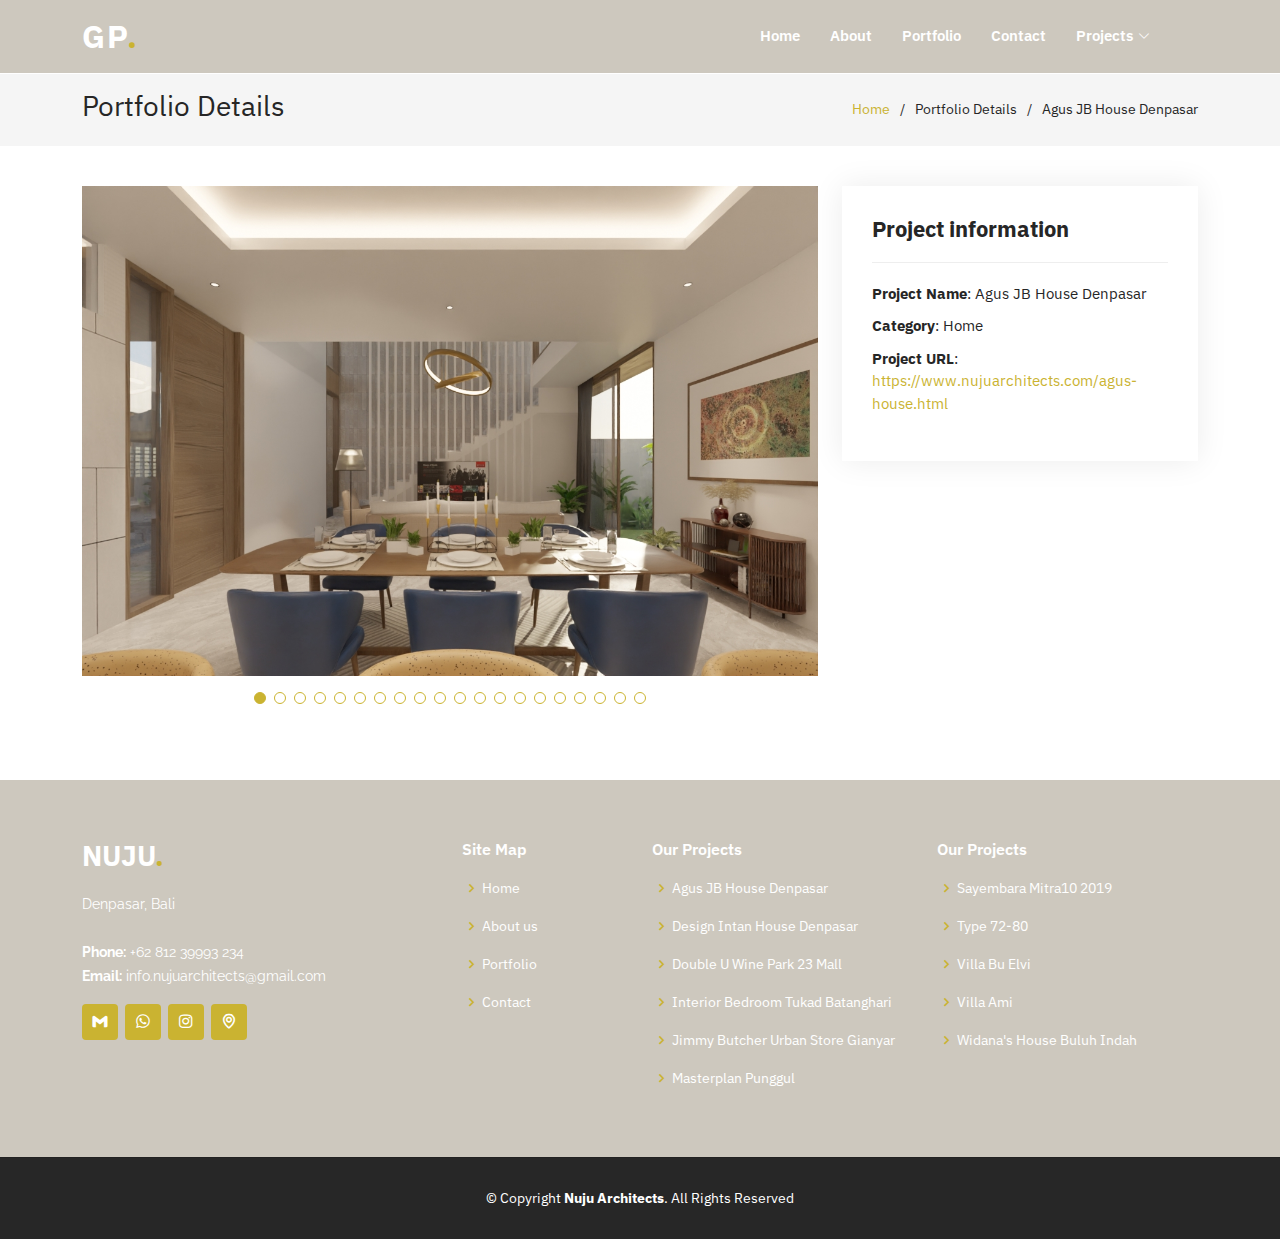
==== agus-house.html @ faae7cfc "update" ====
<!DOCTYPE html>
<html lang="en">

<head>
    <meta charset="utf-8" />
    <meta content="width=device-width, initial-scale=1.0" name="viewport" />
  
    <title>Nuju Architects</title>
    <meta content="" name="description" />
    <meta content="" name="keywords" />
  
    <!-- Favicons -->
    <link href="assets/img/favicon.png" rel="icon" />
    <link href="assets/img/apple-touch-icon.png" rel="apple-touch-icon" />
  
    <!-- Google Fonts -->
    <link rel="preconnect" href="https://fonts.googleapis.com" />
    <link rel="preconnect" href="https://fonts.gstatic.com" crossorigin />
    <link
      href="https://fonts.googleapis.com/css2?family=IBM+Plex+Sans:ital,wght@0,100;0,200;0,300;0,400;0,500;0,600;0,700;1,100;1,200;1,300;1,400;1,500;1,600;1,700&display=swap"
      rel="stylesheet" />
    <link
      href="https://fonts.googleapis.com/css?family=Open+Sans:300,300i,400,400i,600,600i,700,700i|Raleway:300,300i,400,400i,500,500i,600,600i,700,700i|Poppins:300,300i,400,400i,500,500i,600,600i,700,700i"
      rel="stylesheet" />
  
    <!-- Vendor CSS Files -->
    <link href="assets/vendor/aos/aos.css" rel="stylesheet" />
    <link href="assets/vendor/bootstrap/css/bootstrap.min.css" rel="stylesheet" />
    <link href="assets/vendor/bootstrap-icons/bootstrap-icons.css" rel="stylesheet" />
    <link href="assets/vendor/boxicons/css/boxicons.min.css" rel="stylesheet" />
    <link href="assets/vendor/glightbox/css/glightbox.min.css" rel="stylesheet" />
    <link href="assets/vendor/remixicon/remixicon.css" rel="stylesheet" />
    <link href="assets/vendor/swiper/swiper-bundle.min.css" rel="stylesheet" />
  
    <!-- Template Main CSS File -->
    <link href="assets/css/style.css" rel="stylesheet" />
  </head>

<body>

  <!-- ======= Header ======= -->
  <header id="header" class="fixed-top header-inner-pages">
    <div class="container d-flex align-items-center justify-content-lg-between">

      <h1 class="logo me-auto me-lg-0"><a href="index.html">Gp<span>.</span></a></h1>
      <!-- Uncomment below if you prefer to use an image logo -->
      <!-- <a href="index.html" class="logo me-auto me-lg-0"><img src="assets/img/logo.png" alt="" class="img-fluid"></a>-->

      <nav id="navbar" class="navbar order-last order-lg-0 pe-5">
        <ul>
          <li><a class="nav-link scrollto" href="/#hero">Home</a></li>
          <li><a class="nav-link scrollto" href="/#about">About</a></li>
          <a class="nav-link scrollto" href="/#portfolio">Portfolio</a>
          </li>
          <li><a class="nav-link scrollto" href="/#contact">Contact</a></li>
          <li class="dropdown"><a href="#"><span>Projects</span> <i class="bi bi-chevron-down"></i></a>
            <ul>
              <li><a href="agus-house.html" target="_blank">Agus JB House Denpasar</a></li>
              <li><a href="intan-house.html" target="_blank">Design Intan House Denpasar</a></li>
              <li><a href="double-u-wine.html" target="_blank">Double U Wine Park 23 Mall</a></li>
              <li><a href="tukad-batanghari.html" target="_blank">Interior Bedroom Tukad Batanghari</a></li>
              <li><a href="jimmy-butcher.html" target="_blank">Jimmy Butcher Urban Store Gianyar</a></li>
              <li><a href="master-punggul.html" target="_blank">Masterplan Punggul</a></li>
              <li><a href="sayembara-mitra10.html" target="_blank">Sayembara Mitra10 2019</a></li>
              <li><a href="type-72-80.html" target="_blank">Type 72-80</a></li>
              <li><a href="villa-elvi.html" target="_blank">Villa Bu Elvi</a></li>
              <li><a href="villa-ami.html" target="_blank">Villa Ami</a></li>
              <li><a href="widana-house.html" target="_blank">Widana's House Buluh Indah</a></li>
            </ul>
          </li>
        </ul>
        <i class="bi bi-list mobile-nav-toggle"></i>
      </nav>
      <!-- .navbar -->

    </div>
  </header><!-- End Header -->

  <main id="main">

    <!-- ======= Breadcrumbs ======= -->
    <section id="breadcrumbs" class="breadcrumbs">
      <div class="container">

        <div class="d-flex justify-content-between align-items-center">
          <h2>Portfolio Details</h2>
          <ol>
            <li><a href="index.html">Home</a></li>
            <li>Portfolio Details</li>
            <li>Agus JB House Denpasar</li>
          </ol>
        </div>

      </div>
    </section><!-- End Breadcrumbs -->

    <!-- ======= Portfolio Details Section ======= -->
    <section id="portfolio-details" class="portfolio-details">
      <div class="container">

        <div class="row gy-4">

          <div class="col-lg-8">
            <div class="portfolio-details-slider swiper">
              <div class="swiper-wrapper align-items-center">

                <div class="swiper-slide">
                  <img src="assets/img/project/agus-house/1.jpg" alt="">
                </div>

                <div class="swiper-slide">
                    <img src="assets/img/project/agus-house/2.jpg" alt="">
                </div>

                <div class="swiper-slide">
                    <img src="assets/img/project/agus-house/3.jpg" alt="">
                </div>

                <div class="swiper-slide">
                    <img src="assets/img/project/agus-house/4.jpg" alt="">
                  </div>
  
                  <div class="swiper-slide">
                      <img src="assets/img/project/agus-house/5.jpg" alt="">
                  </div>
  
                  <div class="swiper-slide">
                      <img src="assets/img/project/agus-house/6.jpg" alt="">
                  </div>

                  <div class="swiper-slide">
                    <img src="assets/img/project/agus-house/7.jpg" alt="">
                  </div>
  
                  <div class="swiper-slide">
                      <img src="assets/img/project/agus-house/8.jpg" alt="">
                  </div>
  
                  <div class="swiper-slide">
                      <img src="assets/img/project/agus-house/9.jpg" alt="">
                  </div>

                  <div class="swiper-slide">
                    <img src="assets/img/project/agus-house/10.jpg" alt="">
                  </div>
  
                  <div class="swiper-slide">
                      <img src="assets/img/project/agus-house/11.jpg" alt="">
                  </div>
  
                  <div class="swiper-slide">
                      <img src="assets/img/project/agus-house/12.jpg" alt="">
                  </div>

                  <div class="swiper-slide">
                    <img src="assets/img/project/agus-house/13.jpg" alt="">
                  </div>
  
                  <div class="swiper-slide">
                      <img src="assets/img/project/agus-house/14.jpg" alt="">
                  </div>
  
                  <div class="swiper-slide">
                      <img src="assets/img/project/agus-house/15.jpg" alt="">
                  </div>

                  <div class="swiper-slide">
                    <img src="assets/img/project/agus-house/16.jpg" alt="">
                  </div>
  
                  <div class="swiper-slide">
                      <img src="assets/img/project/agus-house/17.jpg" alt="">
                  </div>
  
                  <div class="swiper-slide">
                      <img src="assets/img/project/agus-house/18.jpg" alt="">
                  </div>

                  <div class="swiper-slide">
                    <img src="assets/img/project/agus-house/19.jpg" alt="">
                  </div>
  
                  <div class="swiper-slide">
                      <img src="assets/img/project/agus-house/20.jpg" alt="">
                  </div>

              </div>
              <div class="swiper-pagination"></div>
            </div>
          </div>

          <div class="col-lg-4">
            <div class="portfolio-info">
              <h3>Project information</h3>
              <ul>
                <li><strong>Project Name</strong>: Agus JB House Denpasar</li>
                <li><strong>Category</strong>: Home</li>
                <li><strong>Project URL</strong>: <a href="https://www.nujuarchitects.com/agus-house.html">
                    https://www.nujuarchitects.com/agus-house.html
                </a></li>
              </ul>
            </div>
            <!-- <div class="portfolio-description">
              <h2>This is an example of portfolio detail</h2>
              <p>
                Autem ipsum nam porro corporis rerum. Quis eos dolorem eos itaque inventore commodi labore quia quia. Exercitationem repudiandae officiis neque suscipit non officia eaque itaque enim. Voluptatem officia accusantium nesciunt est omnis tempora consectetur dignissimos. Sequi nulla at esse enim cum deserunt eius.
              </p>
            </div> -->
          </div>

        </div>

      </div>
    </section><!-- End Portfolio Details Section -->

  </main><!-- End #main -->


    <!-- ======= Footer ======= -->
    <footer id="footer">
        <div class="footer-top">
          <div class="container">
            <div class="row">
              <div class="col-lg-4 col-md-6">
                <div class="footer-info">
                  <h3>Nuju<span>.</span></h3>
                  <p>
                    Denpasar, Bali<br /><br />
                    <strong>Phone:</strong> +62 812 39993 234<br />
                    <strong>Email:</strong> info.nujuarchitects@gmail.com<br />
                  </p>
                  <div class="social-links mt-3">
                    <a href="mailto:info.nujuarchitects@gmail.com" target="_blank" class="gmail"><i
                        class="bx bxl-gmail"></i></a>
                    <a href="https://wa.me/081239993234" target="_blank" class="whatsapp"><i
                        class="bx bxl-whatsapp"></i></a>
                    <a href="https://www.instagram.com/nuju.architects" target="_blank" class="instagram"><i
                        class="bx bxl-instagram"></i></a>
                    <a href="https://www.google.com/maps/place/Denpasar,+Kota+Denpasar,+Bali/@-8.6725048,115.1418723,12z/data=!3m1!4b1!4m6!3m5!1s0x2dd2409b0e5e80db:0xe27334e8ccb9374a!8m2!3d-8.6704582!4d115.2126293!16zL20vMDJuYmgx?entry=ttu"
                      target="_blank" class="map"><i class="bx bx-map"></i></a>
                  </div>
                </div>
              </div>
  
              <div class="col-lg-2 col-md-6 footer-links">
                <h4>Site Map</h4>
                <ul>
                  <li>
                    <i class="bx bx-chevron-right"></i> <a href="/#" class="scrollto">Home</a>
                  </li>
                  <li>
                    <i class="bx bx-chevron-right"></i> <a href="/#about" class="scrollto">About us</a>
                  </li>
                  <li>
                    <i class="bx bx-chevron-right"></i> <a href="/#portfolio" class="scrollto">Portfolio</a>
                  </li>
                  <li>
                    <i class="bx bx-chevron-right"></i>
                    <a href="/#contact" class="scrollto">Contact</a>
                  </li>
                </ul>
              </div>
  
              <div class="col-lg-3 col-md-6 footer-links">
                <h4>Our Projects</h4>
                <ul>
                  <li>
                    <i class="bx bx-chevron-right"></i>
                    <a href="agus-house.html" target="_blank">Agus JB House Denpasar</a>
                  </li>
                  <li>
                    <i class="bx bx-chevron-right"></i>
                    <a href="intan-house.html" target="_blank">Design Intan House Denpasar</a>
                  </li>
                  <li>
                    <i class="bx bx-chevron-right"></i>
                    <a href="double-u-wine.html" target="_blank">Double U Wine Park 23 Mall</a>
                  </li>
                  <li>
                    <i class="bx bx-chevron-right"></i>
                    <a href="tukad-batanghari.html" target="_blank">Interior Bedroom Tukad Batanghari</a>
                  </li>
                  <li>
                    <i class="bx bx-chevron-right"></i>
                    <a href="jimmy-butcher.html" target="_blank">Jimmy Butcher Urban Store Gianyar</a>
                  </li>
                  </li>
                  <li>
                    <i class="bx bx-chevron-right"></i>
                    <a href="master-punggul.html" target="_blank">Masterplan Punggul</a>
                  </li>
                  </li>
                </ul>
              </div>
  
              <div class="col-lg-3 col-md-6 footer-links">
                <h4>Our Projects</h4>
                <ul>
                  <li>
                    <i class="bx bx-chevron-right"></i>
                    <a href="sayembara-mitra10.html" target="_blank">Sayembara Mitra10 2019</a>
                  </li>
                  </li>
                  <li>
                    <i class="bx bx-chevron-right"></i>
                    <a href="type-72-80.html" target="_blank">Type 72-80</a>
                  </li>
                  </li>
                  <li>
                    <i class="bx bx-chevron-right"></i>
                    <a href="villa-elvi.html" target="_blank">Villa Bu Elvi</a>
                  </li>
                  </li>
                  <li>
                    <i class="bx bx-chevron-right"></i>
                    <a href="villa-ami.html" target="_blank">Villa Ami</a>
                  </li>
                  </li>
                  <li>
                    <i class="bx bx-chevron-right"></i>
                    <a href="widana-house.html" target="_blank">Widana's House Buluh Indah</a>
                  </li>
                </ul>
              </div>
            </div>
          </div>
        </div>
  
        <div class="container">
          <div class="copyright">
            &copy; Copyright <strong><span>Nuju Architects</span></strong>. All Rights Reserved
          </div>
        </div>
      </footer>
      <!-- End Footer -->

  <div id="preloader"></div>
  <a href="#" class="back-to-top d-flex align-items-center justify-content-center"><i class="bi bi-arrow-up-short"></i></a>

  <!-- Vendor JS Files -->
  <script src="assets/vendor/purecounter/purecounter_vanilla.js"></script>
  <script src="assets/vendor/aos/aos.js"></script>
  <script src="assets/vendor/bootstrap/js/bootstrap.bundle.min.js"></script>
  <script src="assets/vendor/glightbox/js/glightbox.min.js"></script>
  <script src="assets/vendor/isotope-layout/isotope.pkgd.min.js"></script>
  <script src="assets/vendor/swiper/swiper-bundle.min.js"></script>
  <script src="assets/vendor/php-email-form/validate.js"></script>

  <!-- Template Main JS File -->
  <script src="assets/js/main.js"></script>

</body>

</html>
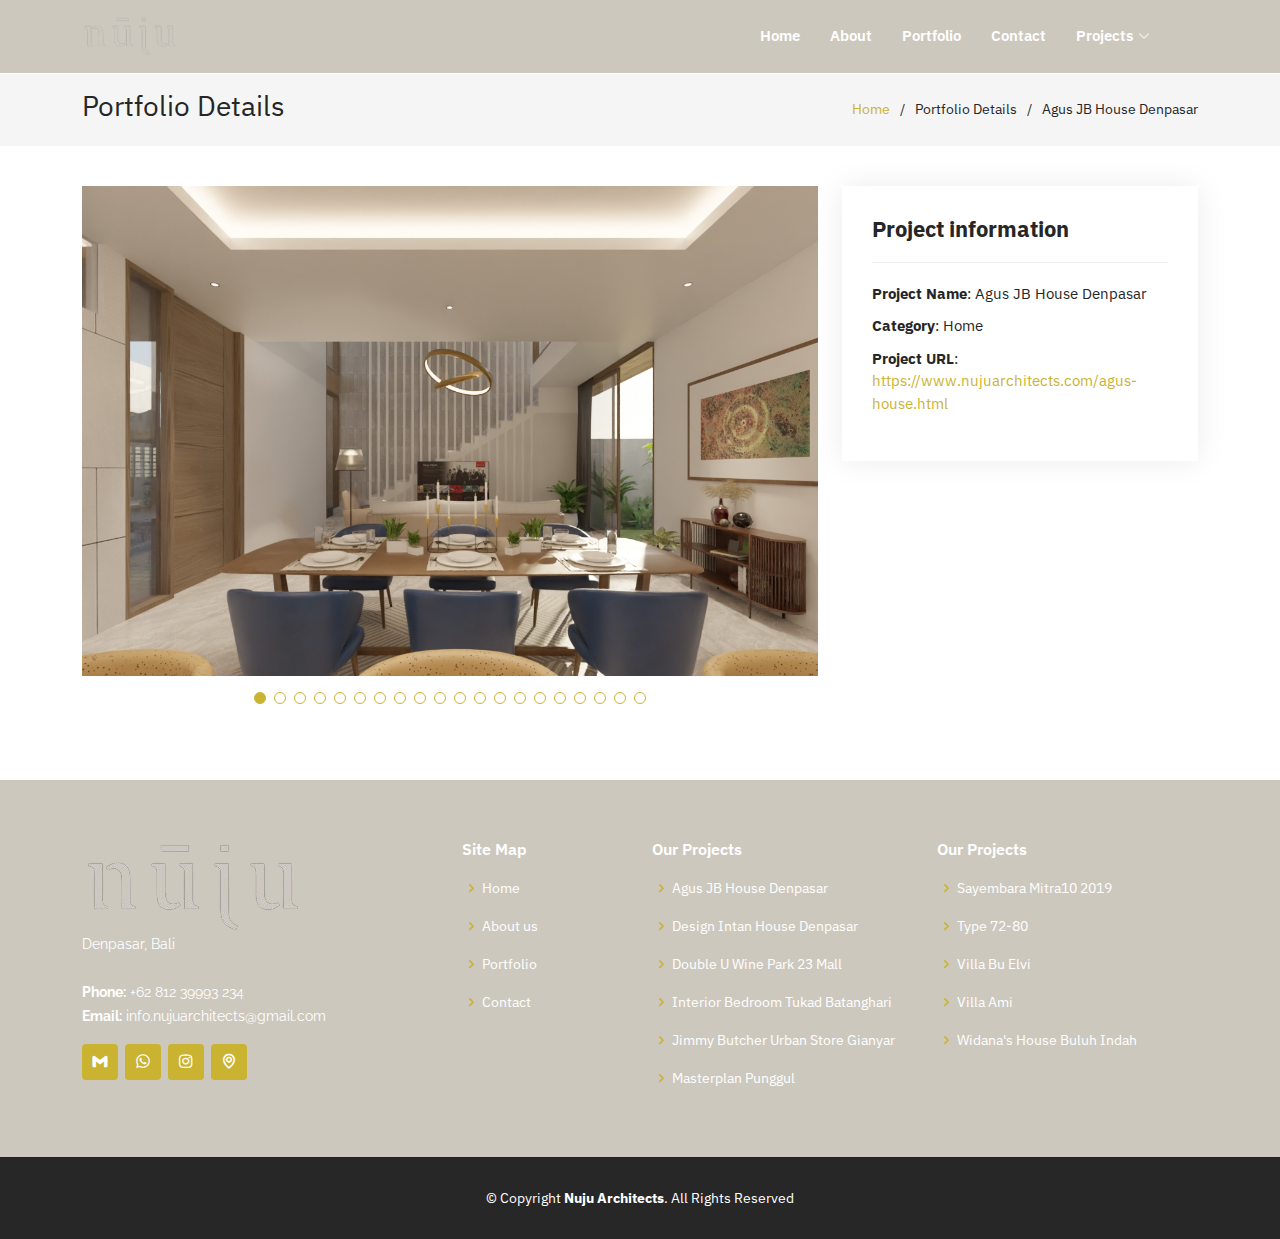
==== commit 4cd91c10: "Add files via upload" ====
--- a/agus-house.html
+++ b/agus-house.html
@@ -2,39 +2,39 @@
 <html lang="en">
 
 <head>
-    <meta charset="utf-8" />
-    <meta content="width=device-width, initial-scale=1.0" name="viewport" />
-  
-    <title>Nuju Architects</title>
-    <meta content="" name="description" />
-    <meta content="" name="keywords" />
-  
-    <!-- Favicons -->
-    <link href="assets/img/favicon.png" rel="icon" />
-    <link href="assets/img/apple-touch-icon.png" rel="apple-touch-icon" />
-  
-    <!-- Google Fonts -->
-    <link rel="preconnect" href="https://fonts.googleapis.com" />
-    <link rel="preconnect" href="https://fonts.gstatic.com" crossorigin />
-    <link
-      href="https://fonts.googleapis.com/css2?family=IBM+Plex+Sans:ital,wght@0,100;0,200;0,300;0,400;0,500;0,600;0,700;1,100;1,200;1,300;1,400;1,500;1,600;1,700&display=swap"
-      rel="stylesheet" />
-    <link
-      href="https://fonts.googleapis.com/css?family=Open+Sans:300,300i,400,400i,600,600i,700,700i|Raleway:300,300i,400,400i,500,500i,600,600i,700,700i|Poppins:300,300i,400,400i,500,500i,600,600i,700,700i"
-      rel="stylesheet" />
-  
-    <!-- Vendor CSS Files -->
-    <link href="assets/vendor/aos/aos.css" rel="stylesheet" />
-    <link href="assets/vendor/bootstrap/css/bootstrap.min.css" rel="stylesheet" />
-    <link href="assets/vendor/bootstrap-icons/bootstrap-icons.css" rel="stylesheet" />
-    <link href="assets/vendor/boxicons/css/boxicons.min.css" rel="stylesheet" />
-    <link href="assets/vendor/glightbox/css/glightbox.min.css" rel="stylesheet" />
-    <link href="assets/vendor/remixicon/remixicon.css" rel="stylesheet" />
-    <link href="assets/vendor/swiper/swiper-bundle.min.css" rel="stylesheet" />
-  
-    <!-- Template Main CSS File -->
-    <link href="assets/css/style.css" rel="stylesheet" />
-  </head>
+  <meta charset="utf-8" />
+  <meta content="width=device-width, initial-scale=1.0" name="viewport" />
+
+  <title>Nuju Architects</title>
+  <meta content="" name="description" />
+  <meta content="" name="keywords" />
+
+  <!-- Favicons -->
+  <link href="assets/img/favicon.png" rel="icon" />
+  <link href="assets/img/apple-touch-icon.png" rel="apple-touch-icon" />
+
+  <!-- Google Fonts -->
+  <link rel="preconnect" href="https://fonts.googleapis.com" />
+  <link rel="preconnect" href="https://fonts.gstatic.com" crossorigin />
+  <link
+    href="https://fonts.googleapis.com/css2?family=IBM+Plex+Sans:ital,wght@0,100;0,200;0,300;0,400;0,500;0,600;0,700;1,100;1,200;1,300;1,400;1,500;1,600;1,700&display=swap"
+    rel="stylesheet" />
+  <link
+    href="https://fonts.googleapis.com/css?family=Open+Sans:300,300i,400,400i,600,600i,700,700i|Raleway:300,300i,400,400i,500,500i,600,600i,700,700i|Poppins:300,300i,400,400i,500,500i,600,600i,700,700i"
+    rel="stylesheet" />
+
+  <!-- Vendor CSS Files -->
+  <link href="assets/vendor/aos/aos.css" rel="stylesheet" />
+  <link href="assets/vendor/bootstrap/css/bootstrap.min.css" rel="stylesheet" />
+  <link href="assets/vendor/bootstrap-icons/bootstrap-icons.css" rel="stylesheet" />
+  <link href="assets/vendor/boxicons/css/boxicons.min.css" rel="stylesheet" />
+  <link href="assets/vendor/glightbox/css/glightbox.min.css" rel="stylesheet" />
+  <link href="assets/vendor/remixicon/remixicon.css" rel="stylesheet" />
+  <link href="assets/vendor/swiper/swiper-bundle.min.css" rel="stylesheet" />
+
+  <!-- Template Main CSS File -->
+  <link href="assets/css/style.css" rel="stylesheet" />
+</head>
 
 <body>
 
@@ -42,9 +42,10 @@
   <header id="header" class="fixed-top header-inner-pages">
     <div class="container d-flex align-items-center justify-content-lg-between">
 
-      <h1 class="logo me-auto me-lg-0"><a href="index.html">Gp<span>.</span></a></h1>
-      <!-- Uncomment below if you prefer to use an image logo -->
-      <!-- <a href="index.html" class="logo me-auto me-lg-0"><img src="assets/img/logo.png" alt="" class="img-fluid"></a>-->
+      <h1 class="logo me-auto me-lg-0">
+        <a href="index.html" class="logo me-auto me-lg-0"><img src="assets/img/nuju-logo.png" alt=""
+            class="img-fluid" /></a>
+      </h1>
 
       <nav id="navbar" class="navbar order-last order-lg-0 pe-5">
         <ul>
@@ -109,80 +110,80 @@
                 </div>
 
                 <div class="swiper-slide">
-                    <img src="assets/img/project/agus-house/2.jpg" alt="">
-                </div>
-
-                <div class="swiper-slide">
-                    <img src="assets/img/project/agus-house/3.jpg" alt="">
-                </div>
-
-                <div class="swiper-slide">
-                    <img src="assets/img/project/agus-house/4.jpg" alt="">
-                  </div>
-  
-                  <div class="swiper-slide">
-                      <img src="assets/img/project/agus-house/5.jpg" alt="">
-                  </div>
-  
-                  <div class="swiper-slide">
-                      <img src="assets/img/project/agus-house/6.jpg" alt="">
-                  </div>
-
-                  <div class="swiper-slide">
-                    <img src="assets/img/project/agus-house/7.jpg" alt="">
-                  </div>
-  
-                  <div class="swiper-slide">
-                      <img src="assets/img/project/agus-house/8.jpg" alt="">
-                  </div>
-  
-                  <div class="swiper-slide">
-                      <img src="assets/img/project/agus-house/9.jpg" alt="">
-                  </div>
-
-                  <div class="swiper-slide">
-                    <img src="assets/img/project/agus-house/10.jpg" alt="">
-                  </div>
-  
-                  <div class="swiper-slide">
-                      <img src="assets/img/project/agus-house/11.jpg" alt="">
-                  </div>
-  
-                  <div class="swiper-slide">
-                      <img src="assets/img/project/agus-house/12.jpg" alt="">
-                  </div>
-
-                  <div class="swiper-slide">
-                    <img src="assets/img/project/agus-house/13.jpg" alt="">
-                  </div>
-  
-                  <div class="swiper-slide">
-                      <img src="assets/img/project/agus-house/14.jpg" alt="">
-                  </div>
-  
-                  <div class="swiper-slide">
-                      <img src="assets/img/project/agus-house/15.jpg" alt="">
-                  </div>
-
-                  <div class="swiper-slide">
-                    <img src="assets/img/project/agus-house/16.jpg" alt="">
-                  </div>
-  
-                  <div class="swiper-slide">
-                      <img src="assets/img/project/agus-house/17.jpg" alt="">
-                  </div>
-  
-                  <div class="swiper-slide">
-                      <img src="assets/img/project/agus-house/18.jpg" alt="">
-                  </div>
-
-                  <div class="swiper-slide">
-                    <img src="assets/img/project/agus-house/19.jpg" alt="">
-                  </div>
-  
-                  <div class="swiper-slide">
-                      <img src="assets/img/project/agus-house/20.jpg" alt="">
-                  </div>
+                  <img src="assets/img/project/agus-house/2.jpg" alt="">
+                </div>
+
+                <div class="swiper-slide">
+                  <img src="assets/img/project/agus-house/3.jpg" alt="">
+                </div>
+
+                <div class="swiper-slide">
+                  <img src="assets/img/project/agus-house/4.jpg" alt="">
+                </div>
+
+                <div class="swiper-slide">
+                  <img src="assets/img/project/agus-house/5.jpg" alt="">
+                </div>
+
+                <div class="swiper-slide">
+                  <img src="assets/img/project/agus-house/6.jpg" alt="">
+                </div>
+
+                <div class="swiper-slide">
+                  <img src="assets/img/project/agus-house/7.jpg" alt="">
+                </div>
+
+                <div class="swiper-slide">
+                  <img src="assets/img/project/agus-house/8.jpg" alt="">
+                </div>
+
+                <div class="swiper-slide">
+                  <img src="assets/img/project/agus-house/9.jpg" alt="">
+                </div>
+
+                <div class="swiper-slide">
+                  <img src="assets/img/project/agus-house/10.jpg" alt="">
+                </div>
+
+                <div class="swiper-slide">
+                  <img src="assets/img/project/agus-house/11.jpg" alt="">
+                </div>
+
+                <div class="swiper-slide">
+                  <img src="assets/img/project/agus-house/12.jpg" alt="">
+                </div>
+
+                <div class="swiper-slide">
+                  <img src="assets/img/project/agus-house/13.jpg" alt="">
+                </div>
+
+                <div class="swiper-slide">
+                  <img src="assets/img/project/agus-house/14.jpg" alt="">
+                </div>
+
+                <div class="swiper-slide">
+                  <img src="assets/img/project/agus-house/15.jpg" alt="">
+                </div>
+
+                <div class="swiper-slide">
+                  <img src="assets/img/project/agus-house/16.jpg" alt="">
+                </div>
+
+                <div class="swiper-slide">
+                  <img src="assets/img/project/agus-house/17.jpg" alt="">
+                </div>
+
+                <div class="swiper-slide">
+                  <img src="assets/img/project/agus-house/18.jpg" alt="">
+                </div>
+
+                <div class="swiper-slide">
+                  <img src="assets/img/project/agus-house/19.jpg" alt="">
+                </div>
+
+                <div class="swiper-slide">
+                  <img src="assets/img/project/agus-house/20.jpg" alt="">
+                </div>
 
               </div>
               <div class="swiper-pagination"></div>
@@ -197,7 +198,7 @@
                 <li><strong>Category</strong>: Home</li>
                 <li><strong>Project URL</strong>: <a href="https://www.nujuarchitects.com/agus-house.html">
                     https://www.nujuarchitects.com/agus-house.html
-                </a></li>
+                  </a></li>
               </ul>
             </div>
             <!-- <div class="portfolio-description">
@@ -216,126 +217,127 @@
   </main><!-- End #main -->
 
 
-    <!-- ======= Footer ======= -->
-    <footer id="footer">
-        <div class="footer-top">
-          <div class="container">
-            <div class="row">
-              <div class="col-lg-4 col-md-6">
-                <div class="footer-info">
-                  <h3>Nuju<span>.</span></h3>
-                  <p>
-                    Denpasar, Bali<br /><br />
-                    <strong>Phone:</strong> +62 812 39993 234<br />
-                    <strong>Email:</strong> info.nujuarchitects@gmail.com<br />
-                  </p>
-                  <div class="social-links mt-3">
-                    <a href="mailto:info.nujuarchitects@gmail.com" target="_blank" class="gmail"><i
-                        class="bx bxl-gmail"></i></a>
-                    <a href="https://wa.me/081239993234" target="_blank" class="whatsapp"><i
-                        class="bx bxl-whatsapp"></i></a>
-                    <a href="https://www.instagram.com/nuju.architects" target="_blank" class="instagram"><i
-                        class="bx bxl-instagram"></i></a>
-                    <a href="https://www.google.com/maps/place/Denpasar,+Kota+Denpasar,+Bali/@-8.6725048,115.1418723,12z/data=!3m1!4b1!4m6!3m5!1s0x2dd2409b0e5e80db:0xe27334e8ccb9374a!8m2!3d-8.6704582!4d115.2126293!16zL20vMDJuYmgx?entry=ttu"
-                      target="_blank" class="map"><i class="bx bx-map"></i></a>
-                  </div>
-                </div>
-              </div>
-  
-              <div class="col-lg-2 col-md-6 footer-links">
-                <h4>Site Map</h4>
-                <ul>
-                  <li>
-                    <i class="bx bx-chevron-right"></i> <a href="/#" class="scrollto">Home</a>
-                  </li>
-                  <li>
-                    <i class="bx bx-chevron-right"></i> <a href="/#about" class="scrollto">About us</a>
-                  </li>
-                  <li>
-                    <i class="bx bx-chevron-right"></i> <a href="/#portfolio" class="scrollto">Portfolio</a>
-                  </li>
-                  <li>
-                    <i class="bx bx-chevron-right"></i>
-                    <a href="/#contact" class="scrollto">Contact</a>
-                  </li>
-                </ul>
-              </div>
-  
-              <div class="col-lg-3 col-md-6 footer-links">
-                <h4>Our Projects</h4>
-                <ul>
-                  <li>
-                    <i class="bx bx-chevron-right"></i>
-                    <a href="agus-house.html" target="_blank">Agus JB House Denpasar</a>
-                  </li>
-                  <li>
-                    <i class="bx bx-chevron-right"></i>
-                    <a href="intan-house.html" target="_blank">Design Intan House Denpasar</a>
-                  </li>
-                  <li>
-                    <i class="bx bx-chevron-right"></i>
-                    <a href="double-u-wine.html" target="_blank">Double U Wine Park 23 Mall</a>
-                  </li>
-                  <li>
-                    <i class="bx bx-chevron-right"></i>
-                    <a href="tukad-batanghari.html" target="_blank">Interior Bedroom Tukad Batanghari</a>
-                  </li>
-                  <li>
-                    <i class="bx bx-chevron-right"></i>
-                    <a href="jimmy-butcher.html" target="_blank">Jimmy Butcher Urban Store Gianyar</a>
-                  </li>
-                  </li>
-                  <li>
-                    <i class="bx bx-chevron-right"></i>
-                    <a href="master-punggul.html" target="_blank">Masterplan Punggul</a>
-                  </li>
-                  </li>
-                </ul>
-              </div>
-  
-              <div class="col-lg-3 col-md-6 footer-links">
-                <h4>Our Projects</h4>
-                <ul>
-                  <li>
-                    <i class="bx bx-chevron-right"></i>
-                    <a href="sayembara-mitra10.html" target="_blank">Sayembara Mitra10 2019</a>
-                  </li>
-                  </li>
-                  <li>
-                    <i class="bx bx-chevron-right"></i>
-                    <a href="type-72-80.html" target="_blank">Type 72-80</a>
-                  </li>
-                  </li>
-                  <li>
-                    <i class="bx bx-chevron-right"></i>
-                    <a href="villa-elvi.html" target="_blank">Villa Bu Elvi</a>
-                  </li>
-                  </li>
-                  <li>
-                    <i class="bx bx-chevron-right"></i>
-                    <a href="villa-ami.html" target="_blank">Villa Ami</a>
-                  </li>
-                  </li>
-                  <li>
-                    <i class="bx bx-chevron-right"></i>
-                    <a href="widana-house.html" target="_blank">Widana's House Buluh Indah</a>
-                  </li>
-                </ul>
+  <!-- ======= Footer ======= -->
+  <footer id="footer">
+    <div class="footer-top">
+      <div class="container">
+        <div class="row">
+          <div class="col-lg-4 col-md-6">
+            <div class="footer-info">
+              <img src="assets/img/nuju-logo.png" alt="" class="img-fluid" />
+              <p>
+                Denpasar, Bali<br /><br />
+                <strong>Phone:</strong> +62 812 39993 234<br />
+                <strong>Email:</strong> info.nujuarchitects@gmail.com<br />
+              </p>
+              <div class="social-links mt-3">
+                <a href="mailto:info.nujuarchitects@gmail.com" target="_blank" class="gmail"><i
+                    class="bx bxl-gmail"></i></a>
+                <a href="https://wa.me/081239993234" target="_blank" class="whatsapp"><i
+                    class="bx bxl-whatsapp"></i></a>
+                <a href="https://www.instagram.com/nuju.architects" target="_blank" class="instagram"><i
+                    class="bx bxl-instagram"></i></a>
+                <a href="https://www.google.com/maps/place/Denpasar,+Kota+Denpasar,+Bali/@-8.6725048,115.1418723,12z/data=!3m1!4b1!4m6!3m5!1s0x2dd2409b0e5e80db:0xe27334e8ccb9374a!8m2!3d-8.6704582!4d115.2126293!16zL20vMDJuYmgx?entry=ttu"
+                  target="_blank" class="map"><i class="bx bx-map"></i></a>
               </div>
             </div>
           </div>
+
+          <div class="col-lg-2 col-md-6 footer-links">
+            <h4>Site Map</h4>
+            <ul>
+              <li>
+                <i class="bx bx-chevron-right"></i> <a href="/#" class="scrollto">Home</a>
+              </li>
+              <li>
+                <i class="bx bx-chevron-right"></i> <a href="/#about" class="scrollto">About us</a>
+              </li>
+              <li>
+                <i class="bx bx-chevron-right"></i> <a href="/#portfolio" class="scrollto">Portfolio</a>
+              </li>
+              <li>
+                <i class="bx bx-chevron-right"></i>
+                <a href="/#contact" class="scrollto">Contact</a>
+              </li>
+            </ul>
+          </div>
+
+          <div class="col-lg-3 col-md-6 footer-links">
+            <h4>Our Projects</h4>
+            <ul>
+              <li>
+                <i class="bx bx-chevron-right"></i>
+                <a href="agus-house.html" target="_blank">Agus JB House Denpasar</a>
+              </li>
+              <li>
+                <i class="bx bx-chevron-right"></i>
+                <a href="intan-house.html" target="_blank">Design Intan House Denpasar</a>
+              </li>
+              <li>
+                <i class="bx bx-chevron-right"></i>
+                <a href="double-u-wine.html" target="_blank">Double U Wine Park 23 Mall</a>
+              </li>
+              <li>
+                <i class="bx bx-chevron-right"></i>
+                <a href="tukad-batanghari.html" target="_blank">Interior Bedroom Tukad Batanghari</a>
+              </li>
+              <li>
+                <i class="bx bx-chevron-right"></i>
+                <a href="jimmy-butcher.html" target="_blank">Jimmy Butcher Urban Store Gianyar</a>
+              </li>
+              </li>
+              <li>
+                <i class="bx bx-chevron-right"></i>
+                <a href="master-punggul.html" target="_blank">Masterplan Punggul</a>
+              </li>
+              </li>
+            </ul>
+          </div>
+
+          <div class="col-lg-3 col-md-6 footer-links">
+            <h4>Our Projects</h4>
+            <ul>
+              <li>
+                <i class="bx bx-chevron-right"></i>
+                <a href="sayembara-mitra10.html" target="_blank">Sayembara Mitra10 2019</a>
+              </li>
+              </li>
+              <li>
+                <i class="bx bx-chevron-right"></i>
+                <a href="type-72-80.html" target="_blank">Type 72-80</a>
+              </li>
+              </li>
+              <li>
+                <i class="bx bx-chevron-right"></i>
+                <a href="villa-elvi.html" target="_blank">Villa Bu Elvi</a>
+              </li>
+              </li>
+              <li>
+                <i class="bx bx-chevron-right"></i>
+                <a href="villa-ami.html" target="_blank">Villa Ami</a>
+              </li>
+              </li>
+              <li>
+                <i class="bx bx-chevron-right"></i>
+                <a href="widana-house.html" target="_blank">Widana's House Buluh Indah</a>
+              </li>
+            </ul>
+          </div>
         </div>
-  
-        <div class="container">
-          <div class="copyright">
-            &copy; Copyright <strong><span>Nuju Architects</span></strong>. All Rights Reserved
-          </div>
-        </div>
-      </footer>
-      <!-- End Footer -->
+      </div>
+    </div>
+
+    <div class="container">
+      <div class="copyright">
+        &copy; Copyright <strong><span>Nuju Architects</span></strong>. All Rights Reserved
+      </div>
+    </div>
+  </footer>
+  <!-- End Footer -->
 
   <div id="preloader"></div>
-  <a href="#" class="back-to-top d-flex align-items-center justify-content-center"><i class="bi bi-arrow-up-short"></i></a>
+  <a href="#" class="back-to-top d-flex align-items-center justify-content-center"><i
+      class="bi bi-arrow-up-short"></i></a>
 
   <!-- Vendor JS Files -->
   <script src="assets/vendor/purecounter/purecounter_vanilla.js"></script>
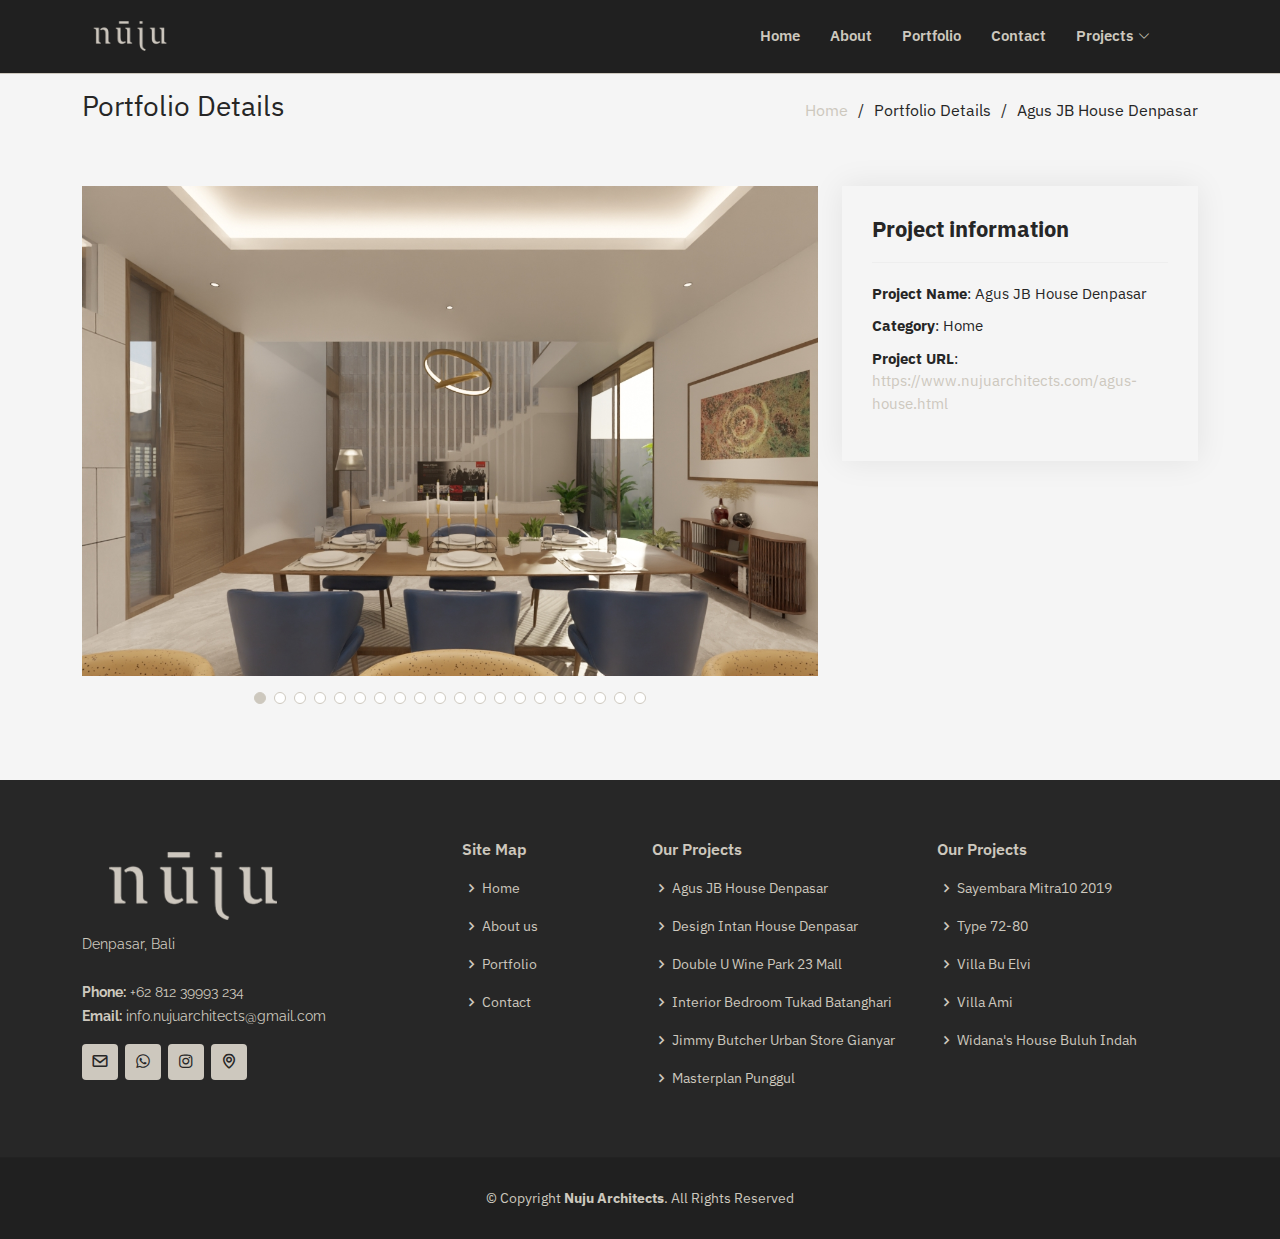
==== commit df35ab99: "revision" ====
--- a/agus-house.html
+++ b/agus-house.html
@@ -232,7 +232,7 @@
               </p>
               <div class="social-links mt-3">
                 <a href="mailto:info.nujuarchitects@gmail.com" target="_blank" class="gmail"><i
-                    class="bx bxl-gmail"></i></a>
+                     class="bx bx-envelope"></i></a>
                 <a href="https://wa.me/081239993234" target="_blank" class="whatsapp"><i
                     class="bx bxl-whatsapp"></i></a>
                 <a href="https://www.instagram.com/nuju.architects" target="_blank" class="instagram"><i
--- a/assets/css/style.css
+++ b/assets/css/style.css
@@ -4,15 +4,16 @@
 body {
   font-family: "IBM Plex Sans", sans-serif;
   color: #262626;
+  background-color: #cdc8be;
 }
 
 a {
-  color: #cab331;
+  color: #CDC8BE;
   text-decoration: none;
 }
 
 a:hover {
-  color: #ffd584;
+  color: #445228;
   text-decoration: none;
 }
 
@@ -35,7 +36,7 @@
   right: 15px;
   bottom: 15px;
   z-index: 996;
-  background: #cab331;
+  background: #CDC8BE;
   width: 40px;
   height: 40px;
   border-radius: 4px;
@@ -44,16 +45,16 @@
 
 .back-to-top i {
   font-size: 28px;
-  color: white;
+  color: #272727;
   line-height: 0;
 }
 
 .back-to-top:hover {
-  background: #556536;
+  background: #CDC8BE;
 }
 
 .back-to-top:hover i {
-  color: white;
+  color: #272727;
 }
 
 .back-to-top.active {
@@ -80,7 +81,7 @@
   position: fixed;
   top: calc(50% - 0px);
   left: calc(50% - 30px);
-  border: 6px solid #cab331;
+  border: 6px solid #CDC8BE;
   border-top-color: #151515;
   border-bottom-color: #151515;
   border-radius: 50%;
@@ -119,7 +120,7 @@
 
 #header.header-scrolled,
 #header.header-inner-pages {
-  background-color: #cdc8be;
+  background-color: #202020;
 }
 
 #header .logo {
@@ -137,7 +138,7 @@
 }
 
 #header .logo a span {
-  color: #cab331;
+  color: #CDC8BE;
 }
 
 #header .logo img {
@@ -155,7 +156,7 @@
   transition: 0.3s;
   font-size: 14px;
   display: inline-block;
-  border: 2px solid #cab331;
+  border: 2px solid #CDC8BE;
 }
 
 .get-started-btn:hover {
@@ -200,7 +201,7 @@
   padding: 10px 0 10px 30px;
   font-size: 15px;
   font-weight: 600;
-  color: #fff;
+  color: #cdc8be;
   white-space: nowrap;
   transition: 0.3s;
 }
@@ -216,7 +217,7 @@
 .navbar .active,
 .navbar .active:focus,
 .navbar li:hover>a {
-  color: #cab331;
+  color: #cdc8be;
 }
 
 .navbar .dropdown ul {
@@ -253,7 +254,7 @@
 .navbar .dropdown ul a:hover,
 .navbar .dropdown ul .active:hover,
 .navbar .dropdown ul li:hover>a {
-  background-color: #cab331;
+  background-color: #CDC8BE;
 }
 
 .navbar .dropdown:hover>ul {
@@ -349,7 +350,7 @@
 .navbar-mobile .active,
 .navbar-mobile li:hover>a {
   color: #151515;
-  background-color: #cab331;
+  background-color: #CDC8BE;
 }
 
 .navbar-mobile .getstarted,
@@ -385,7 +386,7 @@
 .navbar-mobile .dropdown ul a:hover,
 .navbar-mobile .dropdown ul .active:hover,
 .navbar-mobile .dropdown ul li:hover>a {
-  background-color: #cab331;
+  background-color: #CDC8BE;
 }
 
 .navbar-mobile .dropdown>.dropdown-active {
@@ -429,7 +430,7 @@
 }
 
 #hero h1 span {
-  color: #cab331;
+  color: #CDC8BE;
 }
 
 #hero h2 {
@@ -449,7 +450,7 @@
 #hero .icon-box i {
   font-size: 32px;
   line-height: 1;
-  color: #cab331;
+  color: #CDC8BE;
 }
 
 #hero .icon-box h3 {
@@ -467,11 +468,11 @@
 }
 
 #hero .icon-box h3 a:hover {
-  color: #cab331;
+  color: #CDC8BE;
 }
 
 #hero .icon-box:hover {
-  border-color: #cab331;
+  border-color: #CDC8BE;
 }
 
 @media (min-width: 1024px) {
@@ -542,63 +543,9 @@
 /*--------------------------------------------------------------
 # About
 --------------------------------------------------------------*/
-.breadcrumbs {
-  padding: 15px 0;
-  background: #1d1b16;
-  margin-top: 110px;
-}
-
-@media (max-width: 992px) {
-  .breadcrumbs {
-    margin-top: 98px;
-  }
-}
-
-.breadcrumbs h2 {
-  font-size: 26px;
-  font-weight: 300;
-}
-
-.breadcrumbs ol {
-  display: flex;
-  flex-wrap: wrap;
-  list-style: none;
-  padding: 0;
-  margin: 0;
-  font-size: 14px;
-}
-
-.breadcrumbs ol li+li {
-  padding-left: 10px;
-}
-
-.breadcrumbs ol li+li::before {
-  display: inline-block;
-  padding-right: 10px;
-  color: #37332a;
-  content: "/";
-}
-
-@media (max-width: 768px) {
-  .breadcrumbs .d-flex {
-    display: block !important;
-  }
-
-  .breadcrumbs ol {
-    display: block;
-  }
-
-  .breadcrumbs ol li {
-    display: inline-block;
-  }
-}
-
-/*--------------------------------------------------------------
-# About
---------------------------------------------------------------*/
 .about {
-  color: #262626;
-  background-color: white;
+  color: #272727;
+  background-color: #cdc8be;
   padding: 80px 0;
 }
 
@@ -682,7 +629,7 @@
 .about .content ul i {
   font-size: 20px;
   padding-right: 4px;
-  color: #cab331;
+  color: #CDC8BE;
 }
 
 .about .content p:last-child {
@@ -708,7 +655,7 @@
   display: block;
   font-size: 28px;
   font-weight: 700;
-  color: #cab331;
+  color: #CDC8BE;
 }
 
 .why-us .box h4 {
@@ -727,7 +674,7 @@
 }
 
 .why-us .box:hover {
-  background: #cab331;
+  background: #CDC8BE;
   padding: 30px 30px 70px 30px;
   box-shadow: 10px 15px 30px rgba(0, 0, 0, 0.18);
 }
@@ -771,7 +718,7 @@
 }
 
 .clients .swiper-pagination .swiper-pagination-bullet-active {
-  background-color: #cab331;
+  background-color: #CDC8BE;
 }
 
 /*--------------------------------------------------------------
@@ -794,7 +741,7 @@
 .features .icon-box i {
   font-size: 48px;
   float: left;
-  color: #cab331;
+  color: #CDC8BE;
 }
 
 .features .icon-box p {
@@ -825,7 +772,7 @@
   margin: 0 auto;
   width: 64px;
   height: 64px;
-  background: #cab331;
+  background: #CDC8BE;
   border-radius: 4px;
   display: flex;
   align-items: center;
@@ -852,7 +799,7 @@
 }
 
 .services .icon-box h4 a:hover {
-  color: #cab331;
+  color: #CDC8BE;
 }
 
 .services .icon-box p {
@@ -901,8 +848,8 @@
 }
 
 .cta .cta-btn:hover {
-  background: #cab331;
-  border-color: #cab331;
+  background: #CDC8BE;
+  border-color: #CDC8BE;
   color: #151515;
 }
 
@@ -936,8 +883,8 @@
 
 .portfolio #portfolio-flters li:hover,
 .portfolio #portfolio-flters li.filter-active {
-  color: #151515;
-  background: #cab331;
+  color: #CDC8BE;
+  background: #272727;
 }
 
 .portfolio #portfolio-flters li:last-child {
@@ -1014,7 +961,7 @@
 }
 
 .portfolio .portfolio-wrap .portfolio-links a:hover {
-  color: #cab331;
+  color: #CDC8BE;
 }
 
 .portfolio .portfolio-wrap:hover::before {
@@ -1033,6 +980,7 @@
 # Portfolio Details
 --------------------------------------------------------------*/
 .portfolio-details {
+  background-color: whitesmoke;
   padding-top: 40px;
 }
 
@@ -1050,11 +998,11 @@
   height: 12px;
   background-color: #fff;
   opacity: 1;
-  border: 1px solid #cab331;
+  border: 1px solid #CDC8BE;
 }
 
 .portfolio-details .portfolio-details-slider .swiper-pagination .swiper-pagination-bullet-active {
-  background-color: #cab331;
+  background-color: #CDC8BE;
 }
 
 .portfolio-details .portfolio-info {
@@ -1119,7 +1067,7 @@
 .counts .content .count-box i {
   display: block;
   font-size: 36px;
-  color: #cab331;
+  color: #272727;
   float: left;
 }
 
@@ -1133,7 +1081,7 @@
 }
 
 .counts .content .count-box span:hover {
-  color: #cab331;
+  color: #272727;
 }
 
 .counts .content .count-box p {
@@ -1273,7 +1221,7 @@
 }
 
 .testimonials .swiper-pagination .swiper-pagination-bullet-active {
-  background-color: #cab331;
+  background-color: #CDC8BE;
   opacity: 1;
 }
 
@@ -1337,7 +1285,7 @@
 
 .team .member .social a:hover {
   color: #151515;
-  background: #cab331;
+  background: #CDC8BE;
 }
 
 .team .member .social i {
@@ -1385,7 +1333,7 @@
 
 .contact .info i {
   font-size: 20px;
-  background: #cab331;
+  background: #CDC8BE;
   color: #151515;
   float: left;
   width: 44px;
@@ -1477,7 +1425,7 @@
 
 .contact .php-email-form input:focus,
 .contact .php-email-form textarea:focus {
-  border-color: #cab331;
+  border-color: #CDC8BE;
 }
 
 .contact .php-email-form input {
@@ -1489,7 +1437,7 @@
 }
 
 .contact .php-email-form button[type=submit] {
-  background: #cab331;
+  background: #CDC8BE;
   border: 0;
   padding: 10px 24px;
   color: #151515;
@@ -1498,7 +1446,7 @@
 }
 
 .contact .php-email-form button[type=submit]:hover {
-  background: #cab331;
+  background: #CDC8BE;
 }
 
 @keyframes animate-loading {
@@ -1567,14 +1515,14 @@
 # Footer
 --------------------------------------------------------------*/
 #footer {
-  background: #272727;
+  background: #202020;
   padding: 0 0 30px 0;
-  color: #fff;
+  color: #cdc8be;
   font-size: 14px;
 }
 
 #footer .footer-top {
-  background-color: #cdc8be;
+  background-color: #272727;
   border-bottom: 1px solid #222222;
   padding: 60px 0 30px 0;
 }
@@ -1593,7 +1541,7 @@
 }
 
 #footer .footer-top .footer-info h3 span {
-  color: #cab331;
+  color: #CDC8BE;
 }
 
 #footer .footer-top .footer-info p {
@@ -1601,14 +1549,14 @@
   line-height: 24px;
   margin-bottom: 0;
   font-family: "Raleway", sans-serif;
-  color: #fff;
+  color: #cdc8be;
 }
 
 #footer .footer-top .social-links a {
   font-size: 18px;
   display: inline-block;
-  background: #cab331;
-  color: #fff;
+  background: #CDC8BE;
+  color: #272727;
   line-height: 1;
   padding: 8px 0;
   margin-right: 4px;
@@ -1620,14 +1568,14 @@
 }
 
 #footer .footer-top .social-links a:hover {
-  background: #556536;
+  background: #CDC8BE;
   text-decoration: none;
 }
 
 #footer .footer-top h4 {
   font-size: 16px;
   font-weight: 600;
-  color: #fff;
+  color: #cdc8be;
   position: relative;
   padding-bottom: 12px;
 }
@@ -1644,7 +1592,7 @@
 
 #footer .footer-top .footer-links ul i {
   padding-right: 2px;
-  color: #cab331;
+  color: #CDC8BE;
   font-size: 18px;
   line-height: 1;
 }
@@ -1660,19 +1608,19 @@
 }
 
 #footer .footer-top .footer-links ul a {
-  color: #fff;
+  color: #cdc8be;
   transition: 0.3s;
   display: inline-block;
   line-height: 1;
 }
 
 #footer .footer-top .footer-links ul a:hover {
-  color: #cab331;
+  color: #CDC8BE;
 }
 
 #footer .footer-top .footer-newsletter form {
   margin-top: 30px;
-  background: #fff;
+  background: #cdc8be;
   padding: 6px 10px;
   position: relative;
   border-radius: 4px;
@@ -1693,14 +1641,14 @@
   background: none;
   font-size: 16px;
   padding: 0 20px;
-  background: #cab331;
+  background: #CDC8BE;
   color: #151515;
   transition: 0.3s;
   border-radius: 0 4px 4px 0;
 }
 
 #footer .footer-top .footer-newsletter form input[type=submit]:hover {
-  background: #cab331;
+  background: #CDC8BE;
 }
 
 #footer .copyright {
@@ -1712,5 +1660,5 @@
   padding-top: 10px;
   text-align: center;
   font-size: 13px;
-  color: #fff;
+  color: #cdc8be;
 }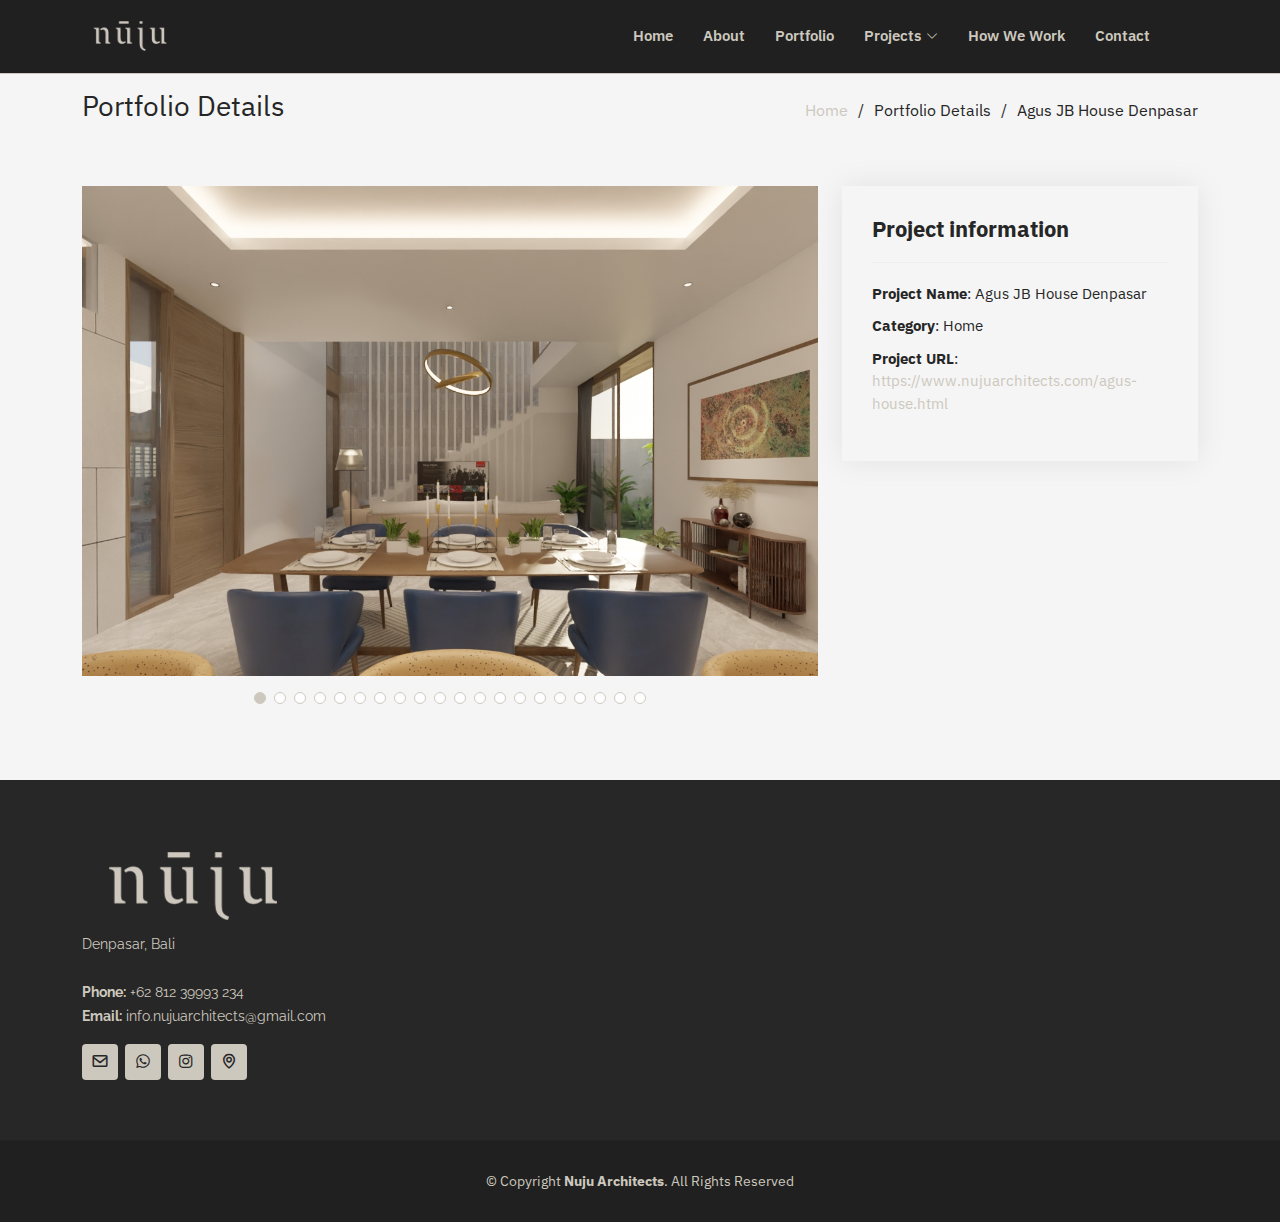
==== commit cde64627: "revision" ====
--- a/agus-house.html
+++ b/agus-house.html
@@ -47,16 +47,15 @@
             class="img-fluid" /></a>
       </h1>
 
-      <nav id="navbar" class="navbar order-last order-lg-0 pe-5">
+<nav id="navbar" class="navbar order-last order-lg-0 pe-5">
         <ul>
-          <li><a class="nav-link scrollto" href="/#hero">Home</a></li>
-          <li><a class="nav-link scrollto" href="/#about">About</a></li>
-          <a class="nav-link scrollto" href="/#portfolio">Portfolio</a>
-          </li>
-          <li><a class="nav-link scrollto" href="/#contact">Contact</a></li>
-          <li class="dropdown"><a href="#"><span>Projects</span> <i class="bi bi-chevron-down"></i></a>
-            <ul>
-              <li><a href="agus-house.html" target="_blank">Agus JB House Denpasar</a></li>
+         <li><a class="nav-link scrollto" href="#hero">Home</a></li>
+         <li><a class="nav-link scrollto" href="/#about">About</a></li>
+         <a class="nav-link scrollto" href="/#portfolio">Portfolio</a>
+        </li>
+        <li class="dropdown"><a href="#"><span>Projects</span> <i class="bi bi-chevron-down"></i></a>
+          <ul>
+            <li><a href="agus-house.html" target="_blank">Agus JB House Denpasar</a></li>
               <li><a href="intan-house.html" target="_blank">Design Intan House Denpasar</a></li>
               <li><a href="double-u-wine.html" target="_blank">Double U Wine Park 23 Mall</a></li>
               <li><a href="tukad-batanghari.html" target="_blank">Interior Bedroom Tukad Batanghari</a></li>
@@ -69,6 +68,8 @@
               <li><a href="widana-house.html" target="_blank">Widana's House Buluh Indah</a></li>
             </ul>
           </li>
+          <li><a class="nav-link scrollto" href="howwework.html">How We Work</a></li>
+          <li><a class="nav-link scrollto" href="/#contact">Contact</a></li>
         </ul>
         <i class="bi bi-list mobile-nav-toggle"></i>
       </nav>
@@ -217,123 +218,123 @@
   </main><!-- End #main -->
 
 
-  <!-- ======= Footer ======= -->
-  <footer id="footer">
-    <div class="footer-top">
-      <div class="container">
-        <div class="row">
-          <div class="col-lg-4 col-md-6">
-            <div class="footer-info">
-              <img src="assets/img/nuju-logo.png" alt="" class="img-fluid" />
-              <p>
-                Denpasar, Bali<br /><br />
-                <strong>Phone:</strong> +62 812 39993 234<br />
-                <strong>Email:</strong> info.nujuarchitects@gmail.com<br />
-              </p>
-              <div class="social-links mt-3">
-                <a href="mailto:info.nujuarchitects@gmail.com" target="_blank" class="gmail"><i
-                     class="bx bx-envelope"></i></a>
-                <a href="https://wa.me/081239993234" target="_blank" class="whatsapp"><i
-                    class="bx bxl-whatsapp"></i></a>
-                <a href="https://www.instagram.com/nuju.architects" target="_blank" class="instagram"><i
-                    class="bx bxl-instagram"></i></a>
-                <a href="https://www.google.com/maps/place/Denpasar,+Kota+Denpasar,+Bali/@-8.6725048,115.1418723,12z/data=!3m1!4b1!4m6!3m5!1s0x2dd2409b0e5e80db:0xe27334e8ccb9374a!8m2!3d-8.6704582!4d115.2126293!16zL20vMDJuYmgx?entry=ttu"
-                  target="_blank" class="map"><i class="bx bx-map"></i></a>
+    <!-- ======= Footer ======= -->
+    <footer id="footer">
+      <div class="footer-top">
+        <div class="container">
+          <div class="row">
+            <div class="col-lg-4 col-md-6">
+              <div class="footer-info">
+                <img src="assets/img/nuju-logo.png" alt="" class="img-fluid" />
+                <p>
+                  Denpasar, Bali<br /><br />
+                  <strong>Phone:</strong> +62 812 39993 234<br />
+                  <strong>Email:</strong> info.nujuarchitects@gmail.com<br />
+                </p>
+                <div class="social-links mt-3">
+                  <a href="mailto:info.nujuarchitects@gmail.com" target="_blank" class="gmail"><i
+                      class="bx bx-envelope"></i></a>
+                  <a href="https://wa.me/081239993234" target="_blank" class="whatsapp"><i
+                      class="bx bxl-whatsapp"></i></a>
+                  <a href="https://www.instagram.com/nuju.architects" target="_blank" class="instagram"><i
+                      class="bx bxl-instagram"></i></a>
+                  <a href="https://www.google.com/maps/place/Denpasar,+Kota+Denpasar,+Bali/@-8.6725048,115.1418723,12z/data=!3m1!4b1!4m6!3m5!1s0x2dd2409b0e5e80db:0xe27334e8ccb9374a!8m2!3d-8.6704582!4d115.2126293!16zL20vMDJuYmgx?entry=ttu"
+                    target="_blank" class="map"><i class="bx bx-map"></i></a>
+                </div>
               </div>
             </div>
-          </div>
-
-          <div class="col-lg-2 col-md-6 footer-links">
-            <h4>Site Map</h4>
-            <ul>
-              <li>
-                <i class="bx bx-chevron-right"></i> <a href="/#" class="scrollto">Home</a>
-              </li>
-              <li>
-                <i class="bx bx-chevron-right"></i> <a href="/#about" class="scrollto">About us</a>
-              </li>
-              <li>
-                <i class="bx bx-chevron-right"></i> <a href="/#portfolio" class="scrollto">Portfolio</a>
-              </li>
-              <li>
-                <i class="bx bx-chevron-right"></i>
-                <a href="/#contact" class="scrollto">Contact</a>
-              </li>
-            </ul>
-          </div>
-
-          <div class="col-lg-3 col-md-6 footer-links">
-            <h4>Our Projects</h4>
-            <ul>
-              <li>
-                <i class="bx bx-chevron-right"></i>
-                <a href="agus-house.html" target="_blank">Agus JB House Denpasar</a>
-              </li>
-              <li>
-                <i class="bx bx-chevron-right"></i>
-                <a href="intan-house.html" target="_blank">Design Intan House Denpasar</a>
-              </li>
-              <li>
-                <i class="bx bx-chevron-right"></i>
-                <a href="double-u-wine.html" target="_blank">Double U Wine Park 23 Mall</a>
-              </li>
-              <li>
-                <i class="bx bx-chevron-right"></i>
-                <a href="tukad-batanghari.html" target="_blank">Interior Bedroom Tukad Batanghari</a>
-              </li>
-              <li>
-                <i class="bx bx-chevron-right"></i>
-                <a href="jimmy-butcher.html" target="_blank">Jimmy Butcher Urban Store Gianyar</a>
-              </li>
-              </li>
-              <li>
-                <i class="bx bx-chevron-right"></i>
-                <a href="master-punggul.html" target="_blank">Masterplan Punggul</a>
-              </li>
-              </li>
-            </ul>
-          </div>
-
-          <div class="col-lg-3 col-md-6 footer-links">
-            <h4>Our Projects</h4>
-            <ul>
-              <li>
-                <i class="bx bx-chevron-right"></i>
-                <a href="sayembara-mitra10.html" target="_blank">Sayembara Mitra10 2019</a>
-              </li>
-              </li>
-              <li>
-                <i class="bx bx-chevron-right"></i>
-                <a href="type-72-80.html" target="_blank">Type 72-80</a>
-              </li>
-              </li>
-              <li>
-                <i class="bx bx-chevron-right"></i>
-                <a href="villa-elvi.html" target="_blank">Villa Bu Elvi</a>
-              </li>
-              </li>
-              <li>
-                <i class="bx bx-chevron-right"></i>
-                <a href="villa-ami.html" target="_blank">Villa Ami</a>
-              </li>
-              </li>
-              <li>
-                <i class="bx bx-chevron-right"></i>
-                <a href="widana-house.html" target="_blank">Widana's House Buluh Indah</a>
-              </li>
-            </ul>
+
+            <!-- <div class="col-lg-2 col-md-6 footer-links">
+              <h4>Site Map</h4>
+              <ul>
+                <li>
+                  <i class="bx bx-chevron-right"></i> <a href="#" class="scrollto">Home</a>
+                </li>
+                <li>
+                  <i class="bx bx-chevron-right"></i> <a href="#about" class="scrollto">About us</a>
+                </li>
+                <li>
+                  <i class="bx bx-chevron-right"></i> <a href="#portfolio" class="scrollto">Portfolio</a>
+                </li>
+                <li>
+                  <i class="bx bx-chevron-right"></i>
+                  <a href="#contact" class="scrollto">Contact</a>
+                </li>
+              </ul>
+            </div>
+
+            <div class="col-lg-3 col-md-6 footer-links">
+              <h4>Our Projects</h4>
+              <ul>
+                <li>
+                  <i class="bx bx-chevron-right"></i>
+                  <a href="agus-house.html" target="_blank">Agus JB House Denpasar</a>
+                </li>
+                <li>
+                  <i class="bx bx-chevron-right"></i>
+                  <a href="intan-house.html" target="_blank">Design Intan House Denpasar</a>
+                </li>
+                <li>
+                  <i class="bx bx-chevron-right"></i>
+                  <a href="double-u-wine.html" target="_blank">Double U Wine Park 23 Mall</a>
+                </li>
+                <li>
+                  <i class="bx bx-chevron-right"></i>
+                  <a href="tukad-batanghari.html" target="_blank">Interior Bedroom Tukad Batanghari</a>
+                </li>
+                <li>
+                  <i class="bx bx-chevron-right"></i>
+                  <a href="jimmy-butcher.html" target="_blank">Jimmy Butcher Urban Store Gianyar</a>
+                </li>
+                </li>
+                <li>
+                  <i class="bx bx-chevron-right"></i>
+                  <a href="master-punggul.html" target="_blank">Masterplan Punggul</a>
+                </li>
+                </li>
+              </ul>
+            </div>
+
+            <div class="col-lg-3 col-md-6 footer-links">
+              <h4>Our Projects</h4>
+              <ul>
+                <li>
+                  <i class="bx bx-chevron-right"></i>
+                  <a href="sayembara-mitra10.html" target="_blank">Sayembara Mitra10 2019</a>
+                </li>
+                </li>
+                <li>
+                  <i class="bx bx-chevron-right"></i>
+                  <a href="type-72-80.html" target="_blank">Type 72-80</a>
+                </li>
+                </li>
+                <li>
+                  <i class="bx bx-chevron-right"></i>
+                  <a href="villa-elvi.html" target="_blank">Villa Bu Elvi</a>
+                </li>
+                </li>
+                <li>
+                  <i class="bx bx-chevron-right"></i>
+                  <a href="villa-ami.html" target="_blank">Villa Ami</a>
+                </li>
+                </li>
+                <li>
+                  <i class="bx bx-chevron-right"></i>
+                  <a href="widana-house.html" target="_blank">Widana's House Buluh Indah</a>
+                </li>
+              </ul>
+            </div> -->
           </div>
         </div>
       </div>
-    </div>
-
-    <div class="container">
-      <div class="copyright">
-        &copy; Copyright <strong><span>Nuju Architects</span></strong>. All Rights Reserved
+
+      <div class="container">
+        <div class="copyright">
+          &copy; Copyright <strong><span>Nuju Architects</span></strong>. All Rights Reserved
+        </div>
       </div>
-    </div>
-  </footer>
-  <!-- End Footer -->
+    </footer>
+    <!-- End Footer -->
 
   <div id="preloader"></div>
   <a href="#" class="back-to-top d-flex align-items-center justify-content-center"><i
--- a/assets/css/style.css
+++ b/assets/css/style.css
@@ -1661,4 +1661,25 @@
   text-align: center;
   font-size: 13px;
   color: #cdc8be;
+}
+
+
+/* WA Floating */
+.float{
+	position:fixed;
+	width:60px;
+	height:60px;
+	bottom:40px;
+	right:80px;
+	background-color:#25d366;
+	color:#FFF;
+	border-radius:50px;
+	text-align:center;
+  font-size:30px;
+	box-shadow: 2px 2px 3px #999;
+  z-index:100;
+}
+
+.my-float{
+	margin-top:16px;
 }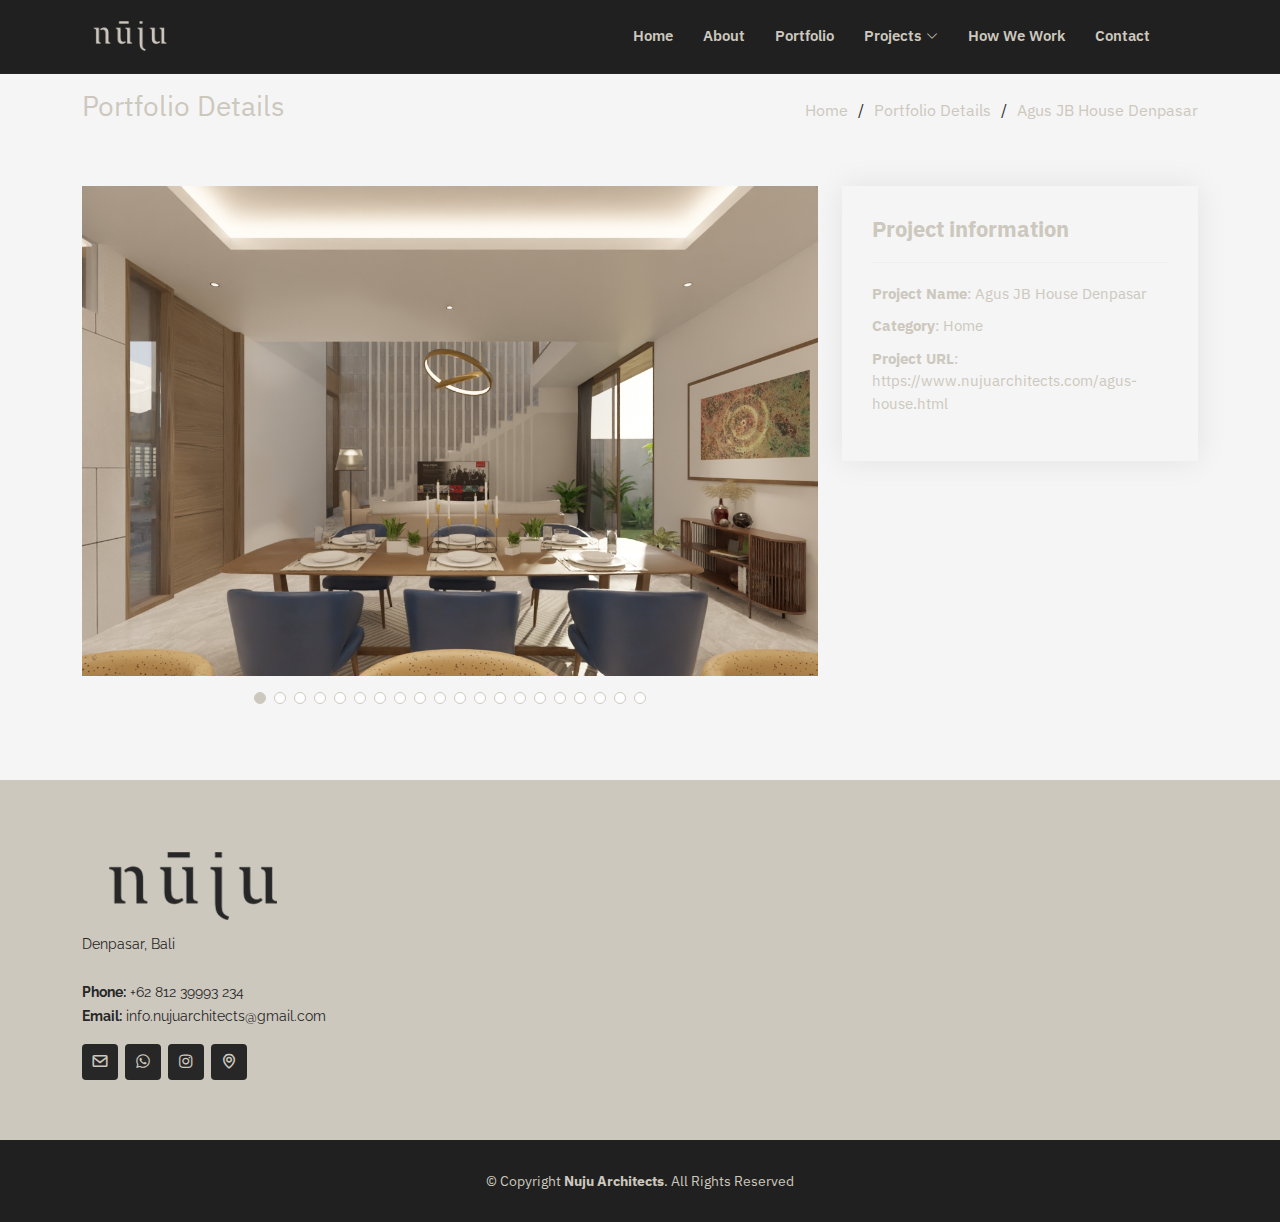
==== commit 09a29141: "revision" ====
--- a/agus-house.html
+++ b/agus-house.html
@@ -49,7 +49,7 @@
 
 <nav id="navbar" class="navbar order-last order-lg-0 pe-5">
         <ul>
-         <li><a class="nav-link scrollto" href="#hero">Home</a></li>
+         <li><a class="nav-link scrollto" href="/#hero">Home</a></li>
          <li><a class="nav-link scrollto" href="/#about">About</a></li>
          <a class="nav-link scrollto" href="/#portfolio">Portfolio</a>
         </li>
@@ -225,7 +225,7 @@
           <div class="row">
             <div class="col-lg-4 col-md-6">
               <div class="footer-info">
-                <img src="assets/img/nuju-logo.png" alt="" class="img-fluid" />
+                <img src="assets/img/nuju-logo-alt.png" alt="" class="img-fluid" />
                 <p>
                   Denpasar, Bali<br /><br />
                   <strong>Phone:</strong> +62 812 39993 234<br />
--- a/assets/css/style.css
+++ b/assets/css/style.css
@@ -3,8 +3,8 @@
 --------------------------------------------------------------*/
 body {
   font-family: "IBM Plex Sans", sans-serif;
-  color: #262626;
-  background-color: #cdc8be;
+  color: #cdc8be;
+  background-color: #262626;
 }
 
 a {
@@ -13,7 +13,7 @@
 }
 
 a:hover {
-  color: #445228;
+  color: #CDC8BE;
   text-decoration: none;
 }
 
@@ -537,15 +537,15 @@
   font-weight: 700;
   text-transform: uppercase;
   font-family: "IBM Plex Sans", sans-serif;
-  color: #151515;
+  /* color: #151515; */
 }
 
 /*--------------------------------------------------------------
 # About
 --------------------------------------------------------------*/
 .about {
-  color: #272727;
-  background-color: #cdc8be;
+  color: #cdc8be;
+  background-color: #262626;
   padding: 80px 0;
 }
 
@@ -875,7 +875,7 @@
   font-weight: 600;
   line-height: 1;
   text-transform: uppercase;
-  color: #262626;
+  color: #CDC8BE;
   margin-bottom: 5px;
   transition: all 0.3s ease-in-out;
   border-radius: 3px;
@@ -883,8 +883,8 @@
 
 .portfolio #portfolio-flters li:hover,
 .portfolio #portfolio-flters li.filter-active {
-  color: #CDC8BE;
-  background: #272727;
+  color: #272727;
+  background: #CDC8BE;
 }
 
 .portfolio #portfolio-flters li:last-child {
@@ -1060,29 +1060,29 @@
 }
 
 .counts .content .count-box {
-  padding: 20px 0;
+  padding: 10px 0;
   width: 100%;
 }
 
 .counts .content .count-box i {
   display: block;
   font-size: 36px;
-  color: #272727;
+  /* color: #272727; */
   float: left;
 }
 
 .counts .content .count-box span {
-  font-size: 20px;
+  font-size: 18px;
   line-height: 30px;
   display: block;
   font-weight: 700;
-  color: #151515;
+  /* color: #151515; */
   margin-left: 50px;
 }
 
-.counts .content .count-box span:hover {
+/* .counts .content .count-box span:hover {
   color: #272727;
-}
+} */
 
 .counts .content .count-box p {
   padding: 15px 0 0 0;
@@ -1522,7 +1522,7 @@
 }
 
 #footer .footer-top {
-  background-color: #272727;
+  background-color: #CDC8BE;
   border-bottom: 1px solid #222222;
   padding: 60px 0 30px 0;
 }
@@ -1541,7 +1541,7 @@
 }
 
 #footer .footer-top .footer-info h3 span {
-  color: #CDC8BE;
+  color: #272727;
 }
 
 #footer .footer-top .footer-info p {
@@ -1549,14 +1549,14 @@
   line-height: 24px;
   margin-bottom: 0;
   font-family: "Raleway", sans-serif;
-  color: #cdc8be;
+  color: #272727;
 }
 
 #footer .footer-top .social-links a {
   font-size: 18px;
   display: inline-block;
-  background: #CDC8BE;
-  color: #272727;
+  background: #272727;
+  color: #CDC8BE;
   line-height: 1;
   padding: 8px 0;
   margin-right: 4px;
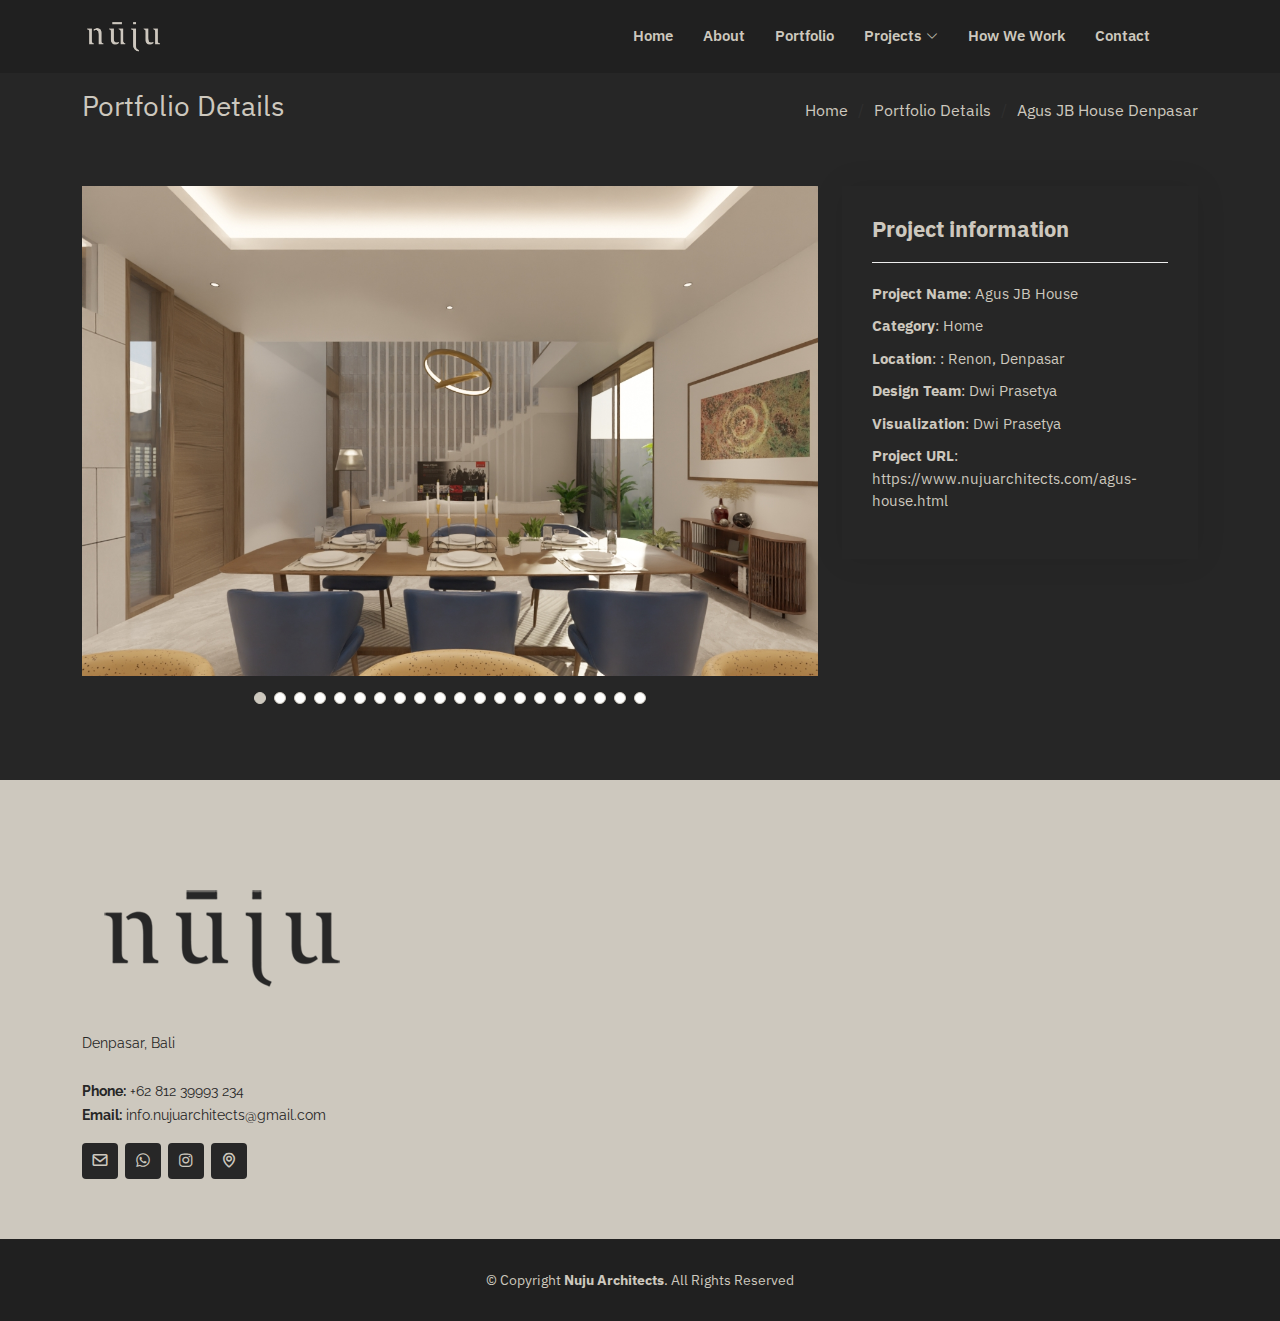
==== commit fdbf68d7: "add description" ====
--- a/agus-house.html
+++ b/agus-house.html
@@ -195,8 +195,11 @@
             <div class="portfolio-info">
               <h3>Project information</h3>
               <ul>
-                <li><strong>Project Name</strong>: Agus JB House Denpasar</li>
+                <li><strong>Project Name</strong>: Agus JB House</li>
                 <li><strong>Category</strong>: Home</li>
+                <li><strong>Location</strong>: : Renon, Denpasar </li>
+                <li><strong>Design Team</strong>: Dwi Prasetya</li>
+                <li><strong>Visualization</strong>: Dwi Prasetya</li>
                 <li><strong>Project URL</strong>: <a href="https://www.nujuarchitects.com/agus-house.html">
                     https://www.nujuarchitects.com/agus-house.html
                   </a></li>
--- a/assets/css/style.css
+++ b/assets/css/style.css
@@ -980,7 +980,7 @@
 # Portfolio Details
 --------------------------------------------------------------*/
 .portfolio-details {
-  background-color: whitesmoke;
+  /* background-color: whitesmoke; */
   padding-top: 40px;
 }
 
@@ -1464,7 +1464,7 @@
 --------------------------------------------------------------*/
 .breadcrumbs {
   padding: 15px 0;
-  background: whitesmoke;
+  /* background: whitesmoke; */
   min-height: 40px;
   margin-top: 74px;
 }
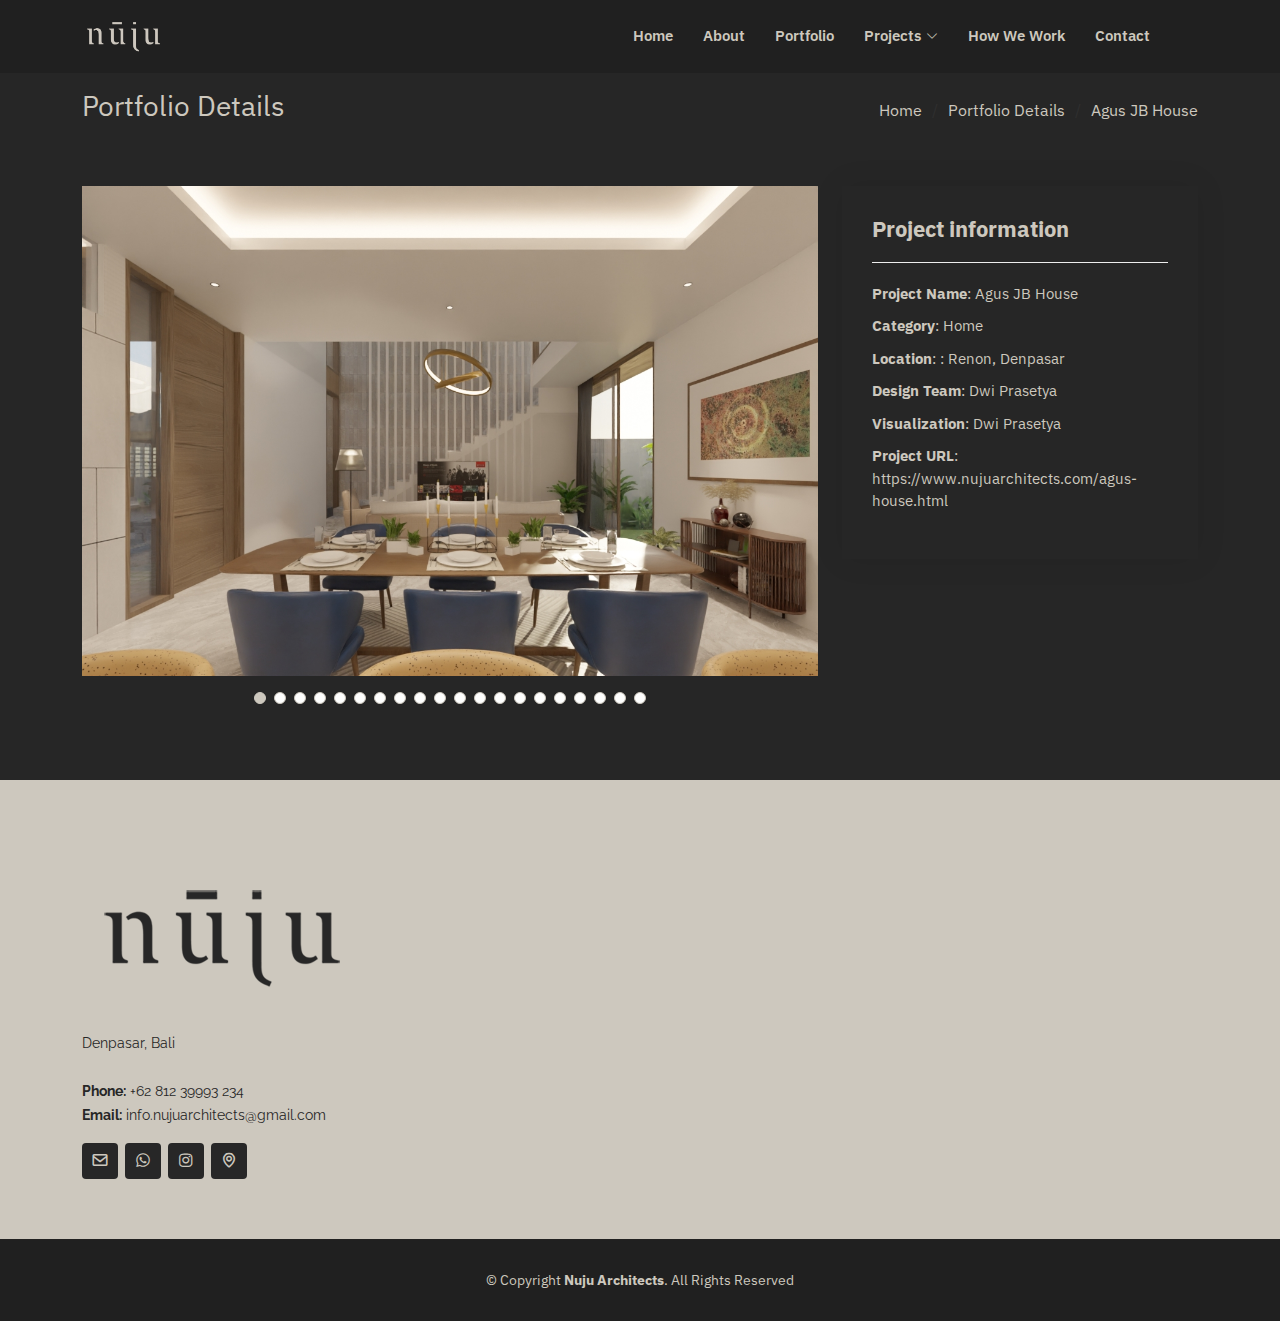
==== commit af6ee149: "name rev" ====
--- a/agus-house.html
+++ b/agus-house.html
@@ -55,17 +55,17 @@
         </li>
         <li class="dropdown"><a href="#"><span>Projects</span> <i class="bi bi-chevron-down"></i></a>
           <ul>
-            <li><a href="agus-house.html" target="_blank">Agus JB House Denpasar</a></li>
-              <li><a href="intan-house.html" target="_blank">Design Intan House Denpasar</a></li>
-              <li><a href="double-u-wine.html" target="_blank">Double U Wine Park 23 Mall</a></li>
-              <li><a href="tukad-batanghari.html" target="_blank">Interior Bedroom Tukad Batanghari</a></li>
-              <li><a href="jimmy-butcher.html" target="_blank">Jimmy Butcher Urban Store Gianyar</a></li>
+            <li><a href="agus-house.html" target="_blank">Agus JB House</a></li>
+              <li><a href="intan-house.html" target="_blank">Intan House</a></li>
+              <li><a href="double-u-wine.html" target="_blank">Double U Wine Store</a></li>
+              <li><a href="tukad-batanghari.html" target="_blank">Interior Bedroom - T Putra</a></li>
+              <li><a href="jimmy-butcher.html" target="_blank">Jimmy Butcher Store</a></li>
               <li><a href="master-punggul.html" target="_blank">Masterplan Punggul</a></li>
-              <li><a href="sayembara-mitra10.html" target="_blank">Sayembara Mitra10 2019</a></li>
-              <li><a href="type-72-80.html" target="_blank">Type 72-80</a></li>
-              <li><a href="villa-elvi.html" target="_blank">Villa Bu Elvi</a></li>
+              <li><a href="sayembara-mitra10.html" target="_blank">Rumah Hawa</a></li>
+              <li><a href="type-72-80.html" target="_blank">80 House</a></li>
+              <li><a href="villa-elvi.html" target="_blank">Villa Mumbul</a></li>
               <li><a href="villa-ami.html" target="_blank">Villa Ami</a></li>
-              <li><a href="widana-house.html" target="_blank">Widana's House Buluh Indah</a></li>
+              <li><a href="widana-house.html" target="_blank">W House</a></li>
             </ul>
           </li>
           <li><a class="nav-link scrollto" href="howwework.html">How We Work</a></li>
@@ -89,7 +89,7 @@
           <ol>
             <li><a href="index.html">Home</a></li>
             <li>Portfolio Details</li>
-            <li>Agus JB House Denpasar</li>
+            <li>Agus JB House</li>
           </ol>
         </div>
 
@@ -271,23 +271,23 @@
               <ul>
                 <li>
                   <i class="bx bx-chevron-right"></i>
-                  <a href="agus-house.html" target="_blank">Agus JB House Denpasar</a>
-                </li>
-                <li>
-                  <i class="bx bx-chevron-right"></i>
-                  <a href="intan-house.html" target="_blank">Design Intan House Denpasar</a>
-                </li>
-                <li>
-                  <i class="bx bx-chevron-right"></i>
-                  <a href="double-u-wine.html" target="_blank">Double U Wine Park 23 Mall</a>
-                </li>
-                <li>
-                  <i class="bx bx-chevron-right"></i>
-                  <a href="tukad-batanghari.html" target="_blank">Interior Bedroom Tukad Batanghari</a>
-                </li>
-                <li>
-                  <i class="bx bx-chevron-right"></i>
-                  <a href="jimmy-butcher.html" target="_blank">Jimmy Butcher Urban Store Gianyar</a>
+                  <a href="agus-house.html" target="_blank">Agus JB House</a>
+                </li>
+                <li>
+                  <i class="bx bx-chevron-right"></i>
+                  <a href="intan-house.html" target="_blank">Intan House</a>
+                </li>
+                <li>
+                  <i class="bx bx-chevron-right"></i>
+                  <a href="double-u-wine.html" target="_blank">Double U Wine Store</a>
+                </li>
+                <li>
+                  <i class="bx bx-chevron-right"></i>
+                  <a href="tukad-batanghari.html" target="_blank">Interior Bedroom - T Putra</a>
+                </li>
+                <li>
+                  <i class="bx bx-chevron-right"></i>
+                  <a href="jimmy-butcher.html" target="_blank">Jimmy Butcher Store</a>
                 </li>
                 </li>
                 <li>
@@ -303,17 +303,17 @@
               <ul>
                 <li>
                   <i class="bx bx-chevron-right"></i>
-                  <a href="sayembara-mitra10.html" target="_blank">Sayembara Mitra10 2019</a>
-                </li>
-                </li>
-                <li>
-                  <i class="bx bx-chevron-right"></i>
-                  <a href="type-72-80.html" target="_blank">Type 72-80</a>
-                </li>
-                </li>
-                <li>
-                  <i class="bx bx-chevron-right"></i>
-                  <a href="villa-elvi.html" target="_blank">Villa Bu Elvi</a>
+                  <a href="sayembara-mitra10.html" target="_blank">Rumah Hawa</a>
+                </li>
+                </li>
+                <li>
+                  <i class="bx bx-chevron-right"></i>
+                  <a href="type-72-80.html" target="_blank">80 House</a>
+                </li>
+                </li>
+                <li>
+                  <i class="bx bx-chevron-right"></i>
+                  <a href="villa-elvi.html" target="_blank">Villa Mumbul</a>
                 </li>
                 </li>
                 <li>
@@ -323,7 +323,7 @@
                 </li>
                 <li>
                   <i class="bx bx-chevron-right"></i>
-                  <a href="widana-house.html" target="_blank">Widana's House Buluh Indah</a>
+                  <a href="widana-house.html" target="_blank">W House</a>
                 </li>
               </ul>
             </div> -->
